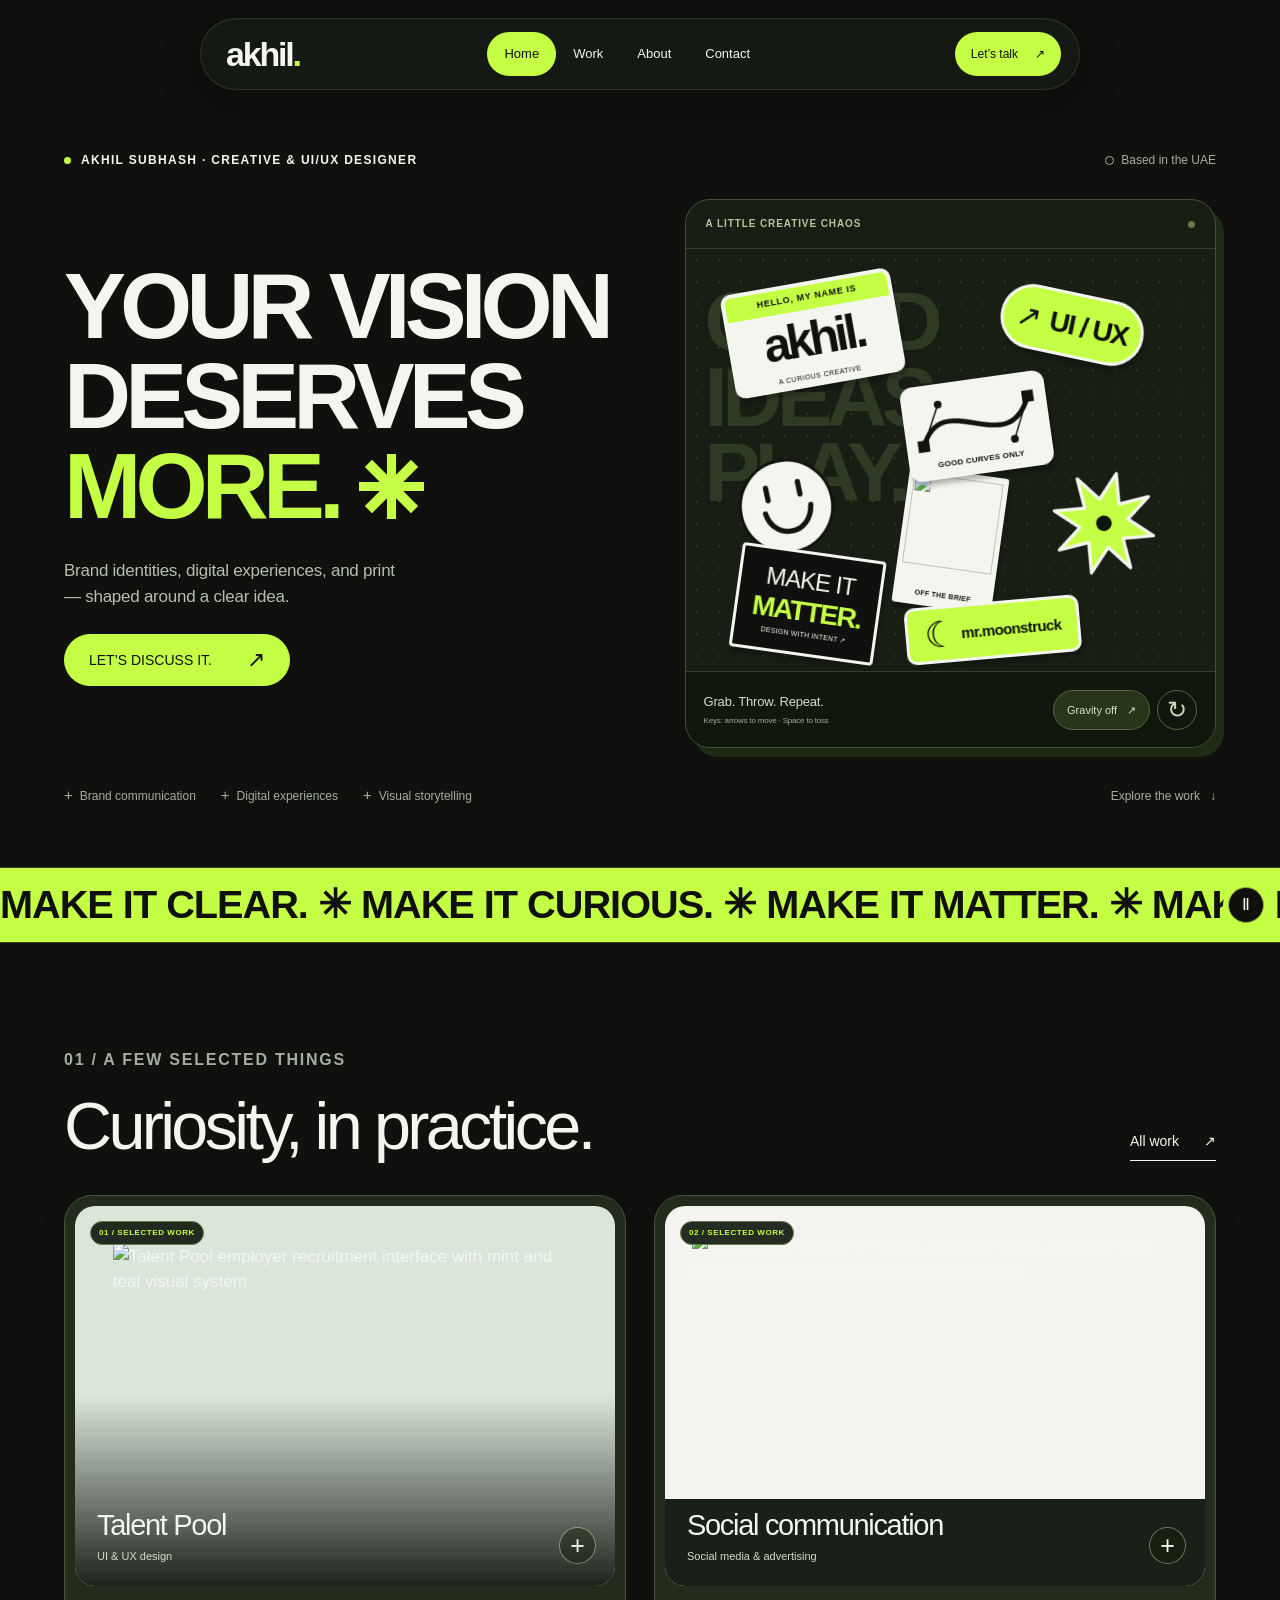
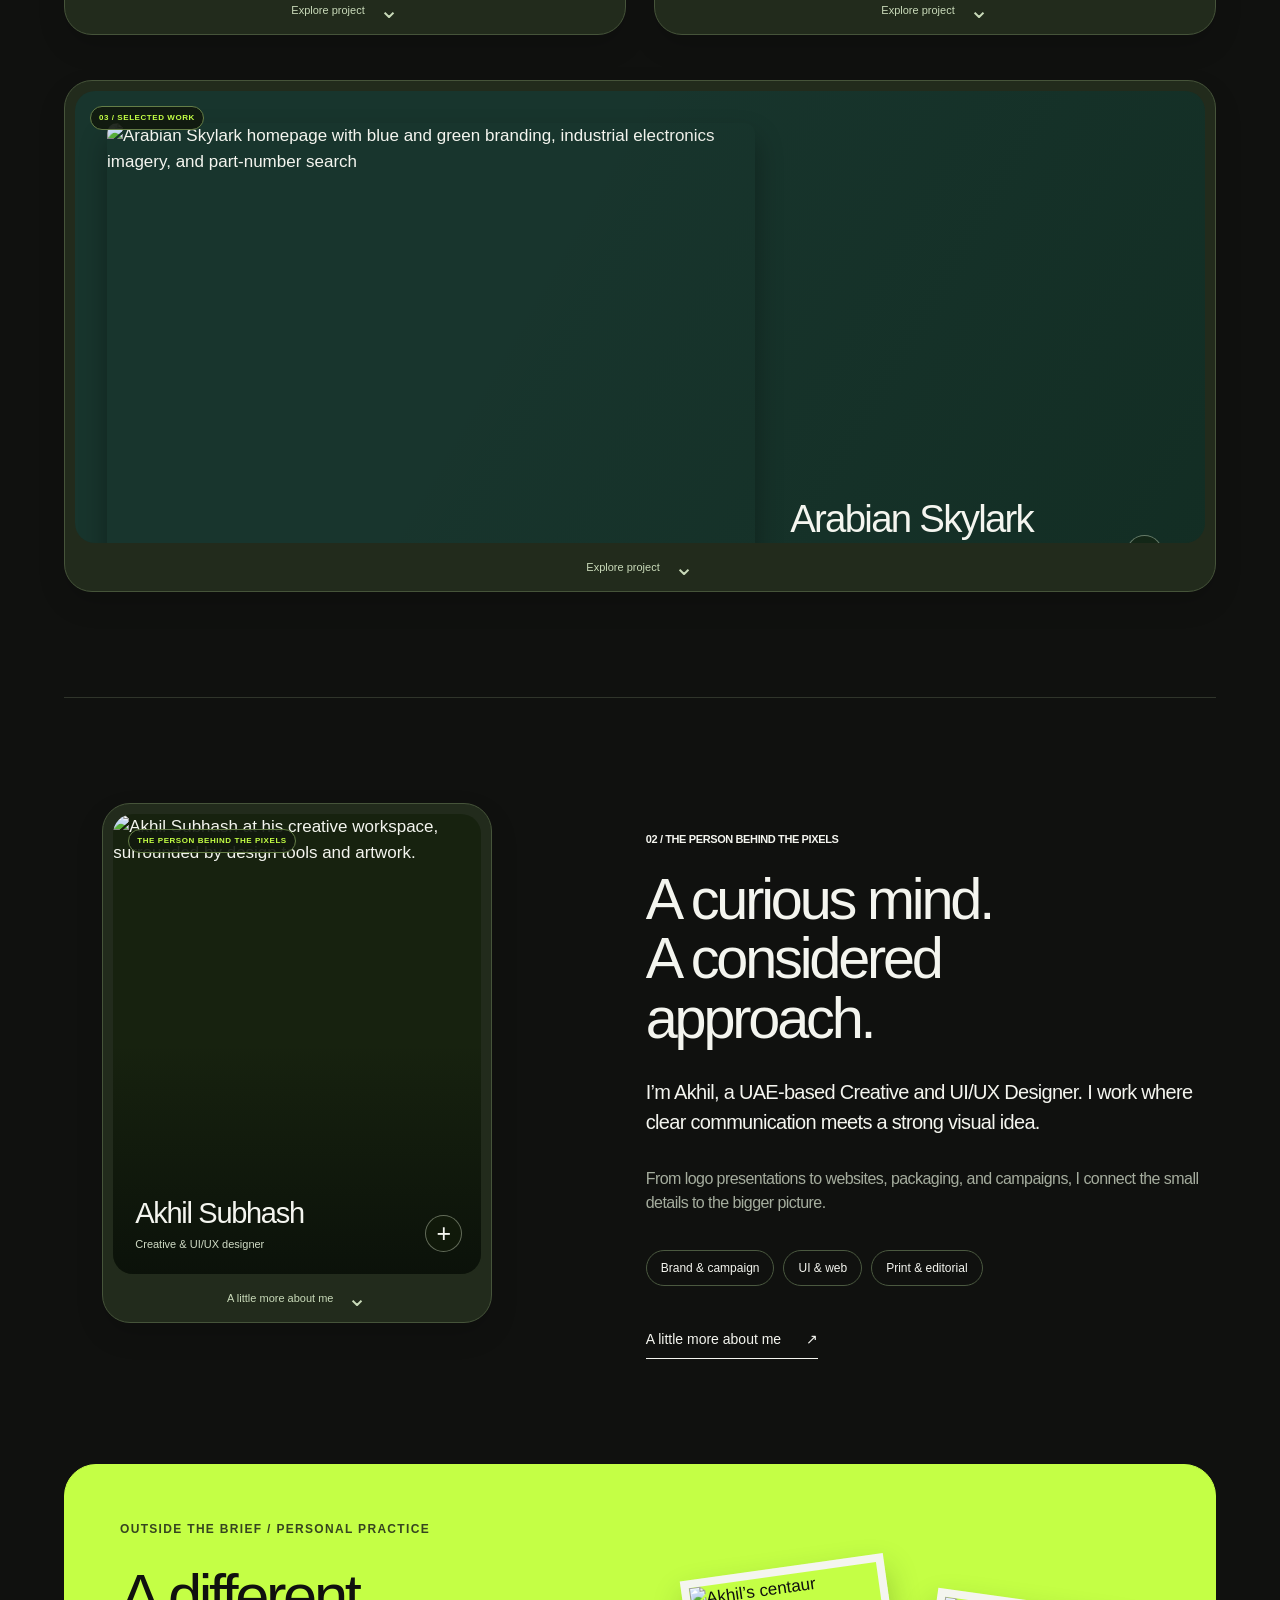
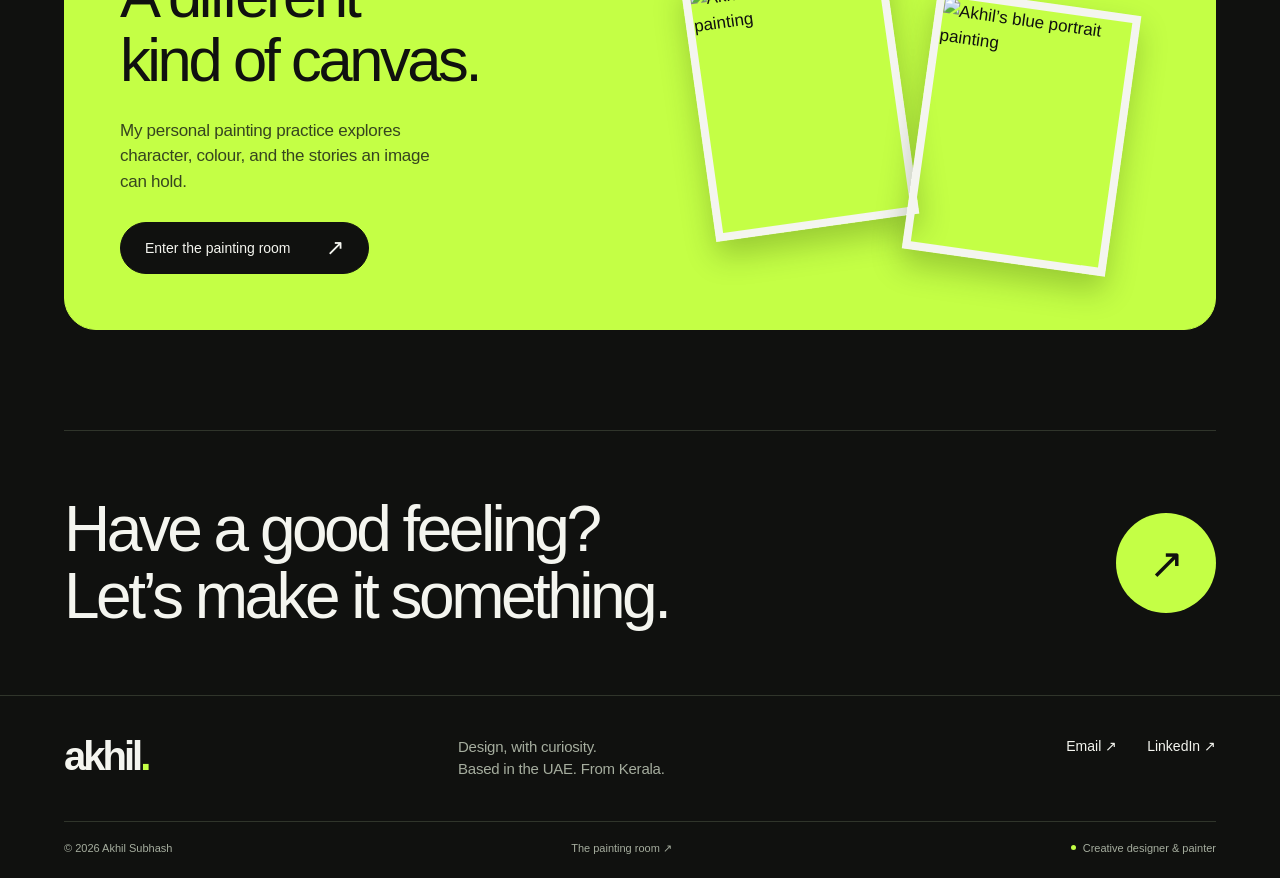
==== index.html @ e036c8ca "Add files via upload" ====
<!doctype html>
<html lang="en">
<head>
  <meta charset="utf-8">
  <meta name="viewport" content="width=device-width, initial-scale=1">
  <meta name="description" content="Akhil Subhash — UAE-based Creative and UI/UX Designer. Explore work across brand communication, digital interfaces, print, and painting.">
  <meta name="robots" content="noindex, nofollow">
  <meta name="theme-color" content="#10110f">
  <title>Akhil Subhash — Design, with curiosity.</title>
  <link rel="icon" href="data:image/svg+xml,%3Csvg xmlns='http://www.w3.org/2000/svg' viewBox='0 0 100 100'%3E%3Crect width='100' height='100' rx='28' fill='%23d8fa38'/%3E%3Ctext x='25' y='76' font-family='Arial' font-weight='bold' font-size='85'%3Ea%3C/text%3E%3C/svg%3E">
  <link rel="preload" href="assets/sans.otf" as="font" type="font/otf" crossorigin>
  <link rel="stylesheet" href="styles.css">
  <link rel="stylesheet" href="resume.css">
  <script src="resume.js" defer></script>
  <link rel="stylesheet" href="dark.css">
  <link rel="stylesheet" href="showcase.css">
  <script src="showcase.js" defer></script>
  <link rel="stylesheet" href="lanyard.css">
  <script src="lanyard.js" defer></script>
  <script src="gravity.js" defer></script>
  <link rel="stylesheet" href="portfolio-polish.css">
  <script src="project-media.js" defer></script>
  <script src="portfolio-polish.js" defer></script>
  <script src="app.js" defer></script>
  <link rel="stylesheet" href="venom/style.css">
  <script src="venom/venom-button.js" defer></script>
</head>
<body>
  <a href="#main" class="skip-link">Skip to content</a>
  <header class="header">
    <a class="wordmark" href="#/home" aria-label="Akhil — Home">akhil<span class="logo-dot">.</span></a>
    <nav class="nav" aria-label="Main navigation">
      <a href="#/home" data-nav="home">Home</a><a href="#/work" data-nav="work">Work</a><a href="#/about" data-nav="about">About</a><a href="#/contact" data-nav="contact">Contact</a>
    </nav>
    <a class="header-cta" href="#/contact">Let’s talk <span aria-hidden="true">↗</span></a>
    <span class="island-current-page" aria-hidden="true">Home</span>
    <button class="menu-toggle" aria-label="Open navigation" aria-expanded="false" aria-controls="mobile-nav"><span></span><span></span></button>
    <nav class="mobile-nav" id="mobile-nav" aria-label="Mobile navigation" hidden>
      <a href="#/home">Home <span>01</span></a><a href="#/work">Work <span>02</span></a><a href="#/about">About <span>03</span></a><a href="#/paintings">Paintings <span>04</span></a><a href="#/contact">Contact <span>05</span></a>
    </nav>
  </header>
  <main id="main" tabindex="-1"></main>
  <footer class="footer">
    <div class="footer-top"><a href="#/home" class="wordmark">akhil<span class="logo-dot">.</span></a><p>Design, with curiosity.<br>Based in the UAE. From Kerala.</p><div><a href="mailto:akhilts525@gmail.com">Email ↗</a><a href="https://www.linkedin.com/in/akhilts-design" target="_blank" rel="noopener noreferrer">LinkedIn ↗</a></div></div>
    <div class="footer-bottom"><span>© 2026 Akhil Subhash</span><a href="#/paintings">The painting room ↗</a><span class="private-label"><i></i> Creative designer & painter</span></div>
  </footer>
  <dialog id="project-dialog" class="project-dialog" aria-labelledby="dialog-title"></dialog>
  <dialog id="media-dialog" class="media-dialog" aria-labelledby="media-title"></dialog>
  <dialog id="resume-dialog" class="resume-dialog" aria-labelledby="resume-title"></dialog>
  <dialog id="art-dialog" class="art-dialog" aria-labelledby="art-title"></dialog>
  <div id="toast" class="toast" role="status" aria-live="polite"></div>
  <noscript><p class="no-script">Please enable JavaScript to explore this interactive portfolio. You can also <a href="assets/Akhil-Subhash-Portfolio.pdf">view the existing portfolio PDF</a> or email <a href="mailto:akhilts525@gmail.com">akhilts525@gmail.com</a>.</p></noscript>
</body>
</html>
---- styles.css ----
@font-face{font-family:Studio;src:url('assets/sans.otf') format('opentype');font-weight:400;font-display:swap}
@font-face{font-family:Studio;src:url('assets/sans-bold.otf') format('opentype');font-weight:700;font-display:swap}
:root{--paper:#f7f7f2;--ink:#20211e;--muted:#62645c;--line:#dedfd5;--lime:#d8fa38;--blue:#2259e8;--gutter:clamp(22px,5vw,88px)}
*{box-sizing:border-box}html{scroll-behavior:smooth;scroll-padding-top:115px}body{margin:0;background:var(--paper);color:var(--ink);font-family:Studio,Arial,sans-serif;font-size:17px;line-height:1.5;-webkit-font-smoothing:antialiased}body.locked{overflow:hidden}a{color:inherit;text-decoration:none}button,input,select,textarea{font:inherit}button,a,input,select,textarea{-webkit-tap-highlight-color:transparent}button,a{touch-action:manipulation}button{cursor:pointer;color:inherit;border:0}button:disabled{cursor:default}button:focus-visible,a:focus-visible,input:focus-visible,textarea:focus-visible,select:focus-visible{outline:3px solid var(--blue);outline-offset:5px}img{display:block;max-width:100%;height:auto}h1,h2,h3,p{margin:0}h1,h2,h3{font-weight:400;line-height:1.04;letter-spacing:-.055em}h1{font-size:clamp(62px,7.5vw,116px)}h2{font-size:clamp(40px,5.2vw,76px)}h3{font-size:30px;letter-spacing:-.035em}p{letter-spacing:-.015em}::selection{background:var(--lime);color:var(--ink)}[hidden]{display:none!important}.eyebrow{font-size:12px;font-weight:700;letter-spacing:.11em;text-transform:uppercase;display:flex;align-items:center;gap:10px}.eyebrow .dot{width:7px;height:7px;border-radius:50%;background:var(--blue)}.muted{color:var(--muted)}.wrap{padding-left:var(--gutter);padding-right:var(--gutter);max-width:1800px;margin:auto}.section{padding-top:105px;padding-bottom:105px}.skip-link{position:fixed;top:-100px;left:20px;padding:12px 20px;background:var(--lime);z-index:100}.skip-link:focus{top:20px}.header{height:100px;display:flex;align-items:center;justify-content:space-between;padding:0 var(--gutter);position:relative;z-index:20;border-bottom:1px solid var(--line);background:var(--paper)}.wordmark{font-size:40px;font-weight:700;letter-spacing:-.075em;line-height:1}.logo-dot{color:var(--blue)}.nav{display:flex;gap:3px;border:1px solid #d9dad2;border-radius:100px;padding:5px;background:#eeeee8}.nav a{font-size:14px;padding:9px 21px;border-radius:100px;transition:background .18s,color .18s}.nav a[aria-current=page]{background:var(--ink);color:white}.nav a:hover:not([aria-current=page]){background:#fff}.header-cta{font-size:14px;border-bottom:1px solid var(--ink);padding:6px 0;display:flex;gap:28px}.menu-toggle,.mobile-nav{display:none}.hero{padding-top:62px;padding-bottom:68px}.hero-topline{display:flex;justify-content:space-between;gap:20px;margin-bottom:38px}.location{font-size:12px;color:var(--muted);display:flex;align-items:center;gap:7px}.location:before{content:'';width:7px;height:7px;border:1px solid currentColor;border-radius:50%}.hero-grid{display:grid;grid-template-columns:1.16fr 1fr;gap:20px;align-items:center}.hero h1{font-size:clamp(66px,7.5vw,115px);line-height:.96;font-weight:700;letter-spacing:-.06em;position:relative;z-index:2}.hero h1 .last-line{display:flex;align-items:center;gap:20px}.hero-star{width:74px;height:74px;color:var(--blue);flex-shrink:0}.hero-copy{max-width:350px;font-size:17px;margin:30px 0 25px;color:#56594f}.button{display:inline-flex;align-items:center;justify-content:center;gap:35px;min-height:52px;padding:14px 24px;border-radius:100px;background:var(--ink);color:white;font-size:14px;line-height:1.2;transition:background .2s,transform .2s;white-space:nowrap}.button:hover{background:#3c3e35;transform:translateY(-2px)}.button .arrow{font-size:22px;line-height:1}.button.light{background:var(--paper);color:var(--ink)}.button.outline{background:transparent;border:1px solid #b9bcb0;color:var(--ink)}.button.blue{background:var(--blue)}.text-link{display:inline-flex;align-items:center;gap:25px;font-size:14px;border-bottom:1px solid;padding:8px 0}.text-link span{transition:transform .2s}.text-link:hover span{transform:translate(3px,-3px)}.hero-stage{position:relative;aspect-ratio:1.04;border-radius:32px;background:#e6e9dc;isolation:isolate;overflow:hidden;display:block}.stage-grid{position:absolute;inset:0;background-image:linear-gradient(#00000006 1px,transparent 1px),linear-gradient(90deg,#00000006 1px,transparent 1px);background-size:36px 36px}.stage-orbit{position:absolute;width:83%;aspect-ratio:1;border:1px solid #b3bba8;border-radius:50%;left:8%;top:10%}.stage-orbit:after{content:'';width:10px;height:10px;background:var(--blue);border-radius:50%;position:absolute;left:10%;top:17%}.stage-window{position:absolute;top:15%;left:10%;width:75%;border-radius:12px;background:#fff;box-shadow:0 16px 35px #1b28131c;transform:rotate(-8deg);transition:transform .45s;overflow:hidden}.stage-window img{width:100%;aspect-ratio:1.62;object-fit:cover}.window-bar{height:26px;display:flex;align-items:center;gap:4px;padding:0 11px;background:#fff}.window-bar i{width:4px;height:4px;border-radius:50%;background:#cacdc6}.window-bar span{font-size:8px;margin-left:auto;letter-spacing:.05em}.stage-art{position:absolute;width:28%;right:6%;bottom:13%;border:6px solid #fefdf5;box-shadow:0 9px 24px #10240f33;transform:rotate(10deg);transition:transform .45s}.stage-art img{aspect-ratio:.78;object-fit:cover}.stage-ticket{position:absolute;left:6%;bottom:13%;width:55%;padding:18px 20px;background:var(--lime);border-radius:15px;transform:rotate(-5deg);box-shadow:0 6px 15px #0000000c}.stage-ticket strong{font-size:clamp(19px,2.5vw,36px);letter-spacing:-.06em;font-weight:400;line-height:1.05;display:block}.stage-ticket span{font-size:10px;display:block;margin-top:12px}.stage-note{position:absolute;bottom:20px;left:23px;font-size:10px;letter-spacing:.08em;text-transform:uppercase;color:#5f6657}.stage-corner{position:absolute;right:23px;top:22px;width:39px;height:39px;display:grid;place-items:center;border-radius:50%;border:1px solid #aeb8a4;font-size:22px}.hero-stage:hover .stage-window{transform:rotate(-5deg) translateY(-4px)}.hero-stage:hover .stage-art{transform:rotate(6deg) translateY(-4px)}.hero-footer{display:flex;justify-content:space-between;align-items:center;margin-top:43px;font-size:12px;color:var(--muted)}.hero-footer a{display:flex;align-items:center;gap:10px}.disciplines{display:flex;gap:25px}.discipline{display:flex;align-items:center;gap:7px}.discipline:before{content:'+';font-size:15px}.section-heading{display:flex;align-items:end;justify-content:space-between;gap:25px;margin-bottom:34px}.section-heading .eyebrow{margin-bottom:20px}.section-heading p{max-width:330px;font-size:16px;color:var(--muted)}.selected-section{border-top:1px solid var(--line)}.project-grid{display:grid;grid-template-columns:repeat(2,minmax(0,1fr));gap:45px 28px}.project-card{display:block;width:100%;text-align:left;background:transparent;padding:0;border-radius:22px 22px 5px 5px}.project-media{position:relative;aspect-ratio:1.39;border-radius:22px;overflow:hidden;background:var(--card-bg,#e6e9df);display:flex;align-items:center;justify-content:center}.project-media>img{width:100%;height:100%;object-fit:cover;transition:transform .45s cubic-bezier(.2,.65,.3,1)}.project-card:hover .project-media>img{transform:scale(1.035)}.project-card.talent .project-media{padding:10% 8%;background:#d5e6d9}.project-card.talent .project-media>img{height:auto;box-shadow:0 15px 30px #14352a1f;border-radius:5px;transform:rotate(-3deg)}.project-card.talent:hover .project-media>img{transform:rotate(0) scale(1.025)}.project-card.web .project-media{background:#e2e5fe;padding:5%}.project-card.web img{object-fit:contain;border-radius:12px}.project-card.social .project-media{background:#ebe7df;padding:5%}.project-card.social img{object-fit:contain;border-radius:7px}.project-card.print .project-media{background:#dfe6f2;padding:6%}.project-card.print img{object-fit:contain}.project-card.painting .project-media{background:#e1d9f0;padding:7%;gap:5%;align-items:center}.painting-thumb{width:38%!important;height:85%!important;object-fit:cover!important;border:5px solid #f9f5ec;box-shadow:0 6px 20px #23202626;transform:rotate(-6deg)}.painting-thumb+img{transform:rotate(7deg);width:34%!important;height:78%!important}.card-arrow{position:absolute;right:18px;bottom:18px;width:44px;height:44px;display:grid;place-items:center;background:#fff;border-radius:50%;font-size:22px;transition:transform .2s,background .2s}.project-card:hover .card-arrow{transform:rotate(45deg);background:var(--lime)}.project-tag{position:absolute;top:18px;left:18px;font-size:10px;font-weight:700;letter-spacing:.04em;padding:6px 10px;border-radius:100px;background:#ffffffdf}.placeholder-tag{background:var(--lime);color:var(--ink)}.project-meta{display:flex;justify-content:space-between;align-items:start;gap:20px;margin-top:18px}.project-meta h3{font-size:25px}.project-meta p{font-size:13px;color:var(--muted);margin-top:6px}.project-index{font-size:11px;font-family:monospace;padding-top:6px;color:var(--muted)}.placeholder-art{width:100%;height:100%;display:flex;flex-direction:column;justify-content:space-between;padding:35px;border:1px dashed #a8afa3;border-radius:22px;background:#eff0e7}.placeholder-art .placeholder-mark{font-size:100px;line-height:1;font-weight:400;letter-spacing:-.09em;color:#b8c1ab}.placeholder-art strong{font-size:clamp(32px,4vw,58px);line-height:1.05;letter-spacing:-.055em;font-weight:400;max-width:340px}.placeholder-art p{font-size:12px;margin-top:14px;color:var(--muted)}.approach{display:grid;grid-template-columns:1fr 1fr;gap:12%;border-top:1px solid var(--line)}.approach h2{margin-top:25px}.approach-copy{padding-top:10px}.approach-copy>p{font-size:25px;line-height:1.4;margin-bottom:30px;letter-spacing:-.035em}.approach-details{margin:35px 0;display:flex;gap:9px;flex-wrap:wrap}.pill{display:inline-flex;padding:8px 14px;font-size:12px;border:1px solid #cfd2c6;border-radius:100px}.art-feature{padding:55px;border-radius:32px;background:#214fdf;color:white;display:grid;grid-template-columns:1fr 1fr;gap:50px;align-items:center;overflow:hidden}.art-feature .eyebrow{color:#c6d4ff}.art-feature h2{margin:26px 0;font-size:clamp(43px,4.8vw,72px)}.art-feature p{color:#d1dcff;max-width:310px;margin-bottom:28px}.art-feature-images{display:flex;align-items:center;justify-content:center;gap:22px;padding:20px}.art-feature-images img{width:45%;aspect-ratio:.78;object-fit:cover;border:8px solid #f4f1e6;transform:rotate(-8deg);box-shadow:0 15px 30px #0c205055}.art-feature-images img+img{transform:rotate(8deg) translateY(35px)}.contact-strip{margin-top:100px;padding:65px 0;border-top:1px solid var(--line);display:flex;align-items:center;justify-content:space-between;gap:30px}.contact-strip h2{font-size:clamp(36px,5vw,70px)}.contact-strip .circle-link{width:100px;aspect-ratio:1;background:var(--lime);display:grid;place-items:center;border-radius:50%;font-size:42px;flex-shrink:0;transition:transform .2s}.contact-strip .circle-link:hover{transform:rotate(45deg)}.footer{border-top:1px solid var(--line);padding:40px var(--gutter) 22px}.footer-top{display:grid;grid-template-columns:1fr 1fr 1fr;gap:30px;padding-bottom:40px;align-items:start}.footer-top p{font-size:15px;color:var(--muted)}.footer-top>div{display:flex;justify-content:flex-end;gap:30px;font-size:14px}.footer-bottom{padding-top:18px;border-top:1px solid var(--line);display:flex;justify-content:space-between;gap:20px;font-size:11px;color:var(--muted)}.private-label{display:flex;align-items:center;gap:7px}.private-label i{width:5px;height:5px;border-radius:50%;background:#737b64}.page-intro{padding-top:70px;padding-bottom:45px}.page-intro>.eyebrow{margin-bottom:30px}.page-intro h1{font-size:clamp(60px,8vw,112px)}.page-intro .intro-row{display:flex;justify-content:space-between;align-items:end;gap:40px}.intro-row>p{max-width:340px;color:var(--muted);font-size:17px;padding-bottom:8px}.work-controls{display:flex;justify-content:space-between;gap:20px;padding:15px 0 24px;align-items:center;flex-wrap:wrap}.filters{display:flex;gap:7px;flex-wrap:wrap}.filter{padding:10px 16px;background:transparent;border:1px solid #d3d6c8;border-radius:100px;font-size:13px;transition:background .2s}.filter small{font-size:10px;margin-left:7px;opacity:.65}.filter[aria-pressed=true]{background:var(--ink);color:white;border-color:var(--ink)}.filter:hover:not([aria-pressed=true]){background:#e7e9df}.search{position:relative}.search input{border:0;border-bottom:1px solid #b8bcae;border-radius:0;background:transparent;padding:10px 25px 10px 0;width:190px;font-size:13px;color:var(--ink)}.search span{position:absolute;right:4px;top:7px;font-size:19px;pointer-events:none}.results-bar{font-size:11px;letter-spacing:.02em;color:var(--muted);border-top:1px solid var(--line);padding:14px 0 24px}.work-content{padding-bottom:70px}.empty-state{padding:80px 20px;text-align:center;border:1px dashed #a4ac94;border-radius:22px;grid-column:1/-1}.empty-state h3{margin-bottom:15px}.empty-state p{margin-bottom:25px}.availability-note{margin-top:42px;padding:20px 0;border-top:1px solid var(--line);font-size:12px;color:var(--muted);max-width:750px}.about-hero{display:grid;grid-template-columns:1.25fr 1fr;gap:7%;align-items:center;padding-top:70px;padding-bottom:90px}.about-hero h1{font-size:clamp(58px,6.7vw,99px);margin:30px 0}.about-hero .lead{max-width:510px;font-size:22px;line-height:1.45}.about-graphic{background:#e4eacf;border-radius:28px;aspect-ratio:.96;display:flex;align-items:center;justify-content:center;position:relative;overflow:hidden}.about-letter{font-size:clamp(220px,31vw,480px);line-height:1;font-weight:700;letter-spacing:-.09em;transform:translate(-5px,-30px);z-index:2}.about-ring{width:90%;aspect-ratio:1;border:1px solid #bec9a8;border-radius:50%;position:absolute}.about-ring:after{content:'';position:absolute;width:27%;aspect-ratio:1;top:3%;right:0;background:var(--blue);border-radius:50%}.about-note{position:absolute;left:25px;bottom:24px;font-size:10px;letter-spacing:.07em}.about-spark{position:absolute;bottom:15%;right:13%;width:90px;height:90px;background:var(--lime);border-radius:25%;transform:rotate(14deg);z-index:3;display:grid;place-items:center;font-size:65px;line-height:1}.about-detail{display:grid;grid-template-columns:1fr 1.25fr;gap:12%;border-top:1px solid var(--line);padding-top:65px;padding-bottom:65px}.about-detail h2{font-size:49px}.about-detail p{max-width:570px;font-size:19px;line-height:1.65}.about-detail p+p{margin-top:20px}.experience{border-top:1px solid var(--line);padding:65px 0 85px;display:grid;grid-template-columns:1fr 1.25fr;gap:12%}.experience h2{font-size:49px}.timeline-row{border-bottom:1px solid var(--line);padding:22px 0;display:grid;grid-template-columns:110px 1fr;gap:20px}.timeline-row:first-child{padding-top:0}.timeline-row time{font-size:12px;color:var(--muted);padding-top:5px}.timeline-row h3{font-size:23px;line-height:1.2}.timeline-row p{font-size:13px;color:var(--muted);margin-top:7px}.tool-section{display:grid;grid-template-columns:1fr 1.25fr;gap:12%;padding:50px 0;border-top:1px solid var(--line)}.tool-section h2{font-size:40px}.tool-list{display:flex;gap:10px;flex-wrap:wrap;align-content:start}.tool-list .pill{font-size:14px;background:#eceee4;padding:11px 18px;border:none}.education{font-size:14px;margin-top:25px;color:var(--muted)}.contact-page{padding-top:70px;padding-bottom:80px}.contact-layout{display:grid;grid-template-columns:1fr .9fr;gap:10%;align-items:start}.contact-page h1{font-size:clamp(67px,7.4vw,110px);margin:30px 0}.contact-page h1 em{font-style:normal;color:var(--blue)}.contact-copy{font-size:18px;color:var(--muted);max-width:350px}.contact-options{margin-top:40px;display:flex;flex-direction:column;align-items:start;gap:12px}.email-row{display:flex;align-items:center;gap:15px;flex-wrap:wrap}.email-row a{font-size:clamp(19px,2vw,26px);letter-spacing:-.04em;border-bottom:1px solid}.copy-button{width:37px;height:37px;display:grid;place-items:center;border-radius:50%;background:#e7ebdb;font-size:17px}.contact-options>.text-link{font-size:14px;color:var(--muted)}.contact-form{background:#ecefe3;border-radius:26px;padding:35px;margin-top:15px}.contact-form h2{font-size:29px;margin-bottom:8px}.contact-form>p{font-size:13px;color:var(--muted);margin-bottom:28px}.form-row{display:grid;grid-template-columns:1fr 1fr;gap:20px}.field{margin-bottom:24px;display:block}.field>span{display:block;font-size:12px;margin-bottom:8px}.field input,.field select,.field textarea{width:100%;min-width:0;border:0;border-bottom:1px solid #bfc6ad;background:transparent;padding:9px 0;font-size:14px;color:var(--ink);border-radius:0}.field textarea{min-height:115px;resize:vertical;line-height:1.5}.form-note{font-size:11px;color:var(--muted);margin-top:16px}.form-status{font-size:12px;margin-top:15px}.contact-sidenote{margin-top:38px;padding-top:20px;border-top:1px solid var(--line);font-size:12px;color:var(--muted);display:flex;gap:20px;justify-content:space-between}.gallery-intro{padding-top:70px;padding-bottom:45px}.gallery-intro h1{margin:30px 0 20px;font-size:clamp(65px,9vw,130px)}.gallery-intro h1 span{font-family:Georgia,serif;font-style:italic;letter-spacing:-.06em;color:var(--blue)}.gallery-intro>p{max-width:530px;font-size:19px;color:var(--muted)}.gallery-toolbar{display:flex;align-items:center;justify-content:space-between;padding:28px 0;border-top:1px solid var(--line);font-size:12px;color:var(--muted);gap:20px}.gallery-grid{display:grid;grid-template-columns:repeat(3,minmax(0,1fr));gap:28px;padding-bottom:65px}.art-card{background:transparent;text-align:left;padding:0;border-radius:20px}.art-image{background:#e5e7df;border-radius:20px;padding:30px;aspect-ratio:.77;display:grid;place-items:center;position:relative;overflow:hidden}.art-card:nth-child(2) .art-image{background:#e3ded6}.art-card:nth-child(3) .art-image{background:#dce1ed}.art-image img{width:100%;box-shadow:0 8px 20px #18203324;transition:transform .35s}.art-card:hover .art-image img{transform:scale(1.035)}.art-image .expand{position:absolute;bottom:14px;right:16px;background:var(--paper);width:35px;height:35px;border-radius:50%;display:grid;place-items:center;font-size:18px}.art-card h2{font-size:24px;margin:18px 0 7px;letter-spacing:-.03em}.art-card p{font-size:12px;color:var(--muted)}.gallery-pending{border:1px dashed #b5bcaa;border-radius:22px;padding:30px;margin-bottom:20px;display:flex;justify-content:space-between;align-items:center;gap:25px}.gallery-pending h3{font-size:25px;margin-bottom:10px}.gallery-pending p{font-size:13px;color:var(--muted);max-width:540px}.gallery-pending .plus{font-size:48px;color:#8a9674}.project-dialog{border:0;padding:0;border-radius:24px;background:var(--paper);color:var(--ink);width:min(1050px,calc(100% - 40px));max-height:calc(100dvh - 50px);overflow:auto;overscroll-behavior:contain}.project-dialog::backdrop,.art-dialog::backdrop{background:#11150caa;backdrop-filter:blur(8px)}.dialog-top{position:sticky;top:0;z-index:5;display:flex;justify-content:space-between;align-items:center;padding:15px 30px;background:#f7f7f2ee;border-bottom:1px solid var(--line);backdrop-filter:blur(10px)}.dialog-top>span{font-size:11px;letter-spacing:.08em;text-transform:uppercase}.close-button{border:1px solid #d0d2c7;background:transparent;width:39px;height:39px;border-radius:50%;font-size:25px;line-height:1}.dialog-body{padding:40px}.dialog-body h2{font-size:clamp(35px,5vw,66px);margin:15px 0 24px}.dialog-lead{font-size:20px;line-height:1.4;max-width:720px}.project-facts{display:grid;grid-template-columns:repeat(3,1fr);margin:32px 0;gap:20px;border-top:1px solid var(--line);border-bottom:1px solid var(--line);padding:20px 0}.project-facts dt{font-size:10px;text-transform:uppercase;letter-spacing:.08em;color:var(--muted);margin-bottom:8px}.project-facts dd{font-size:14px;margin:0}.detail-image{background:#e7eae0;border-radius:12px;padding:15px;margin:20px 0 0}.detail-image img{width:100%;max-height:700px;object-fit:contain}.detail-image figcaption{font-size:11px;color:var(--muted);padding:13px 2px 2px}.detail-image.portrait img{max-height:600px}.dialog-note{background:#e8eddb;padding:22px;border-radius:14px;margin:25px 0;font-size:14px}.dialog-note strong{display:block;margin-bottom:7px}.project-description{font-size:16px;line-height:1.7;margin:25px 0;color:var(--muted);max-width:730px}.dialog-bottom{display:flex;justify-content:space-between;align-items:center;padding-top:25px;border-top:1px solid var(--line);margin-top:30px;gap:20px}.dialog-next{display:flex;gap:10px}.icon-button{border:1px solid #c6ccba;background:transparent;min-width:42px;height:42px;border-radius:100px;font-size:20px}.art-dialog{border:0;border-radius:20px;padding:0;background:#181b17;color:#f8f8f2;width:min(1100px,calc(100% - 36px));max-height:calc(100dvh - 36px);overflow:auto}.art-dialog .dialog-top{background:#181b17ed;border-bottom-color:#3a4035}.art-dialog .close-button{color:white;border-color:#555e4d}.art-viewer{display:grid;grid-template-columns:1fr 260px;align-items:center;gap:35px;padding:25px 35px}.art-viewer>img{max-height:calc(100dvh - 190px);max-width:100%;width:auto;justify-self:center;object-fit:contain}.art-info h2{font-size:38px}.art-info p{font-size:13px;line-height:1.6;color:#aeb8a3;margin:15px 0 28px}.art-info .icon-button{color:white;border-color:#555e4d}.art-counter{font-size:11px;color:#aeb8a3;margin-bottom:20px}.toast{position:fixed;bottom:25px;left:50%;transform:translate(-50%,15px);padding:12px 22px;border-radius:100px;box-shadow:0 5px 20px #0002;background:var(--ink);color:white;font-size:13px;z-index:100;opacity:0;pointer-events:none;transition:opacity .2s,transform .2s}.toast.show{opacity:1;transform:translate(-50%,0)}.no-script{padding:40px;background:var(--lime)}.reveal{animation:arrive .5s ease both}@keyframes arrive{from{opacity:0;transform:translateY(15px)}to{opacity:1;transform:translateY(0)}}main:focus{outline:0}.page-enter{animation:pageIn .35s ease both}@keyframes pageIn{from{opacity:.3;transform:translateY(8px)}to{opacity:1;transform:translateY(0)}}
@media(min-width:1600px){.header,.footer{padding-left:max(var(--gutter),calc((100vw - 1624px)/2));padding-right:max(var(--gutter),calc((100vw - 1624px)/2))}.hero-stage{max-height:620px}.hero h1{font-size:130px}}
@media(max-width:1000px){.hero-grid{grid-template-columns:1.1fr 1fr}.hero h1{font-size:clamp(62px,7.6vw,88px)}.hero-star{width:50px;height:50px}.hero-copy{font-size:15px}.hero-topline{margin-bottom:35px}.hero-stage{aspect-ratio:.9}.stage-ticket{padding:15px}.stage-note{font-size:8px}.project-meta h3{font-size:22px}.section{padding-top:75px;padding-bottom:75px}.art-feature{padding:35px;gap:20px}.art-feature-images{gap:8px;padding:5px}.art-feature-images img{border-width:5px}.contact-layout{gap:6%}.contact-form{padding:25px}.contact-page h1{font-size:75px}.form-row{grid-template-columns:1fr;gap:0}.about-detail,.experience,.tool-section{gap:7%;grid-template-columns:.85fr 1.2fr}.gallery-grid{gap:18px}.art-image{padding:20px}.gallery-intro h1{font-size:90px}.intro-row>p{max-width:280px}.work-controls{align-items:start}.search input{width:160px}}
@media(max-width:700px){:root{--gutter:22px}.header{height:78px}.wordmark{font-size:35px}.nav,.header-cta{display:none}.menu-toggle{display:flex;width:42px;height:42px;flex-direction:column;justify-content:center;gap:6px;background:transparent;padding:8px}.menu-toggle span{display:block;width:25px;height:1px;background:var(--ink);transition:transform .2s}.menu-toggle[aria-expanded=true] span:first-child{transform:translateY(3.5px) rotate(45deg)}.menu-toggle[aria-expanded=true] span+span{transform:translateY(-3.5px) rotate(-45deg)}.mobile-nav:not([hidden]){display:block;position:absolute;top:77px;left:0;right:0;background:var(--paper);padding:12px 22px 25px;border-bottom:1px solid var(--line);box-shadow:0 20px 20px #20211e0d}.mobile-nav a{display:flex;justify-content:space-between;font-size:31px;letter-spacing:-.05em;padding:10px 0;border-bottom:1px solid var(--line)}.mobile-nav a span{font-size:11px;letter-spacing:0;padding-top:10px;color:var(--muted)}.hero{padding-top:32px;padding-bottom:35px}.hero-topline{margin-bottom:30px}.eyebrow{font-size:10px;letter-spacing:.09em}.hero-topline .location{display:none}.hero-grid{grid-template-columns:1fr;gap:32px}.hero h1{font-size:clamp(63px,13.5vw,94px);line-height:.97;max-width:550px}.hero h1 .last-line{gap:15px}.hero-star{width:58px;height:58px}.hero-copy{margin-top:23px;max-width:300px;font-size:16px}.button{min-height:49px;padding:14px 22px;font-size:13px}.hero-stage{aspect-ratio:1.12;border-radius:24px;max-height:none}.stage-ticket strong{font-size:30px}.stage-ticket{padding:17px}.stage-note{font-size:9px}.hero-footer{margin-top:25px}.hero-footer>span{display:none}.disciplines{gap:15px;font-size:10px}.hero-footer>a{font-size:10px}.section{padding-top:55px;padding-bottom:55px}.section-heading{align-items:start;margin-bottom:26px}.section-heading h2{font-size:45px}.section-heading .eyebrow{margin-bottom:14px}.section-heading .text-link{align-self:end;font-size:12px;gap:12px}.section-heading>p{display:none}.project-grid{grid-template-columns:1fr;gap:33px}.project-media{aspect-ratio:1.28;border-radius:18px}.project-meta{margin-top:15px}.project-meta h3{font-size:24px}.project-meta p{font-size:12px}.project-tag{top:14px;left:14px;font-size:9px}.approach{grid-template-columns:1fr;gap:30px}.approach h2{font-size:48px;max-width:350px;margin-top:20px}.approach-copy{padding:0}.approach-copy>p{font-size:21px}.approach-details{margin:25px 0}.art-feature{grid-template-columns:1fr;padding:30px 25px;gap:25px;border-radius:24px}.art-feature h2{font-size:49px;margin:20px 0}.art-feature p{font-size:15px}.art-feature-images{padding:15px 8px 30px;gap:20px}.art-feature-images img{width:43%;border-width:6px}.art-feature-images img+img{transform:rotate(8deg) translateY(10px)}.contact-strip{margin-top:55px;padding:40px 0;gap:15px}.contact-strip h2{font-size:42px}.contact-strip .circle-link{width:65px;font-size:30px}.footer{padding-top:30px}.footer-top{grid-template-columns:1fr 1.5fr;gap:25px;padding-bottom:30px}.footer-top p{font-size:13px}.footer-top>div{grid-column:1/-1;justify-content:flex-start;font-size:13px;gap:28px}.footer-bottom{font-size:10px;flex-wrap:wrap;gap:15px}.footer-bottom>a{margin-left:auto}.private-label{width:100%}.page-intro{padding-top:40px;padding-bottom:30px}.page-intro>.eyebrow{margin-bottom:25px}.page-intro h1{font-size:64px}.page-intro .intro-row{display:block}.intro-row>p{max-width:320px;font-size:15px;margin-top:25px;padding:0}.work-controls{gap:20px;padding-top:0}.filters{gap:6px}.filter{font-size:11px;padding:9px 12px}.filter small{font-size:9px;margin-left:5px}.search{width:100%}.search input{width:100%;padding-bottom:12px;font-size:14px}.results-bar{font-size:10px;padding-top:12px;padding-bottom:20px}.availability-note{font-size:11px;margin-top:30px}.about-hero{grid-template-columns:1fr;gap:35px;padding-top:40px;padding-bottom:50px}.about-hero h1{font-size:64px;margin:25px 0}.about-hero .lead{font-size:19px}.about-graphic{aspect-ratio:1.2}.about-letter{font-size:340px;transform:translate(-5px,-22px)}.about-spark{width:75px;height:75px;font-size:58px}.about-detail,.experience,.tool-section{grid-template-columns:1fr;gap:28px;padding:40px 0}.about-detail h2,.experience h2{font-size:40px}.about-detail p{font-size:17px}.timeline-row{grid-template-columns:92px 1fr;gap:15px}.timeline-row time{font-size:10px}.timeline-row h3{font-size:20px}.timeline-row p{font-size:12px}.tool-section h2{font-size:37px}.tool-list .pill{font-size:12px;padding:9px 14px}.education{font-size:12px}.contact-page{padding-top:40px;padding-bottom:50px}.contact-layout{grid-template-columns:1fr;gap:35px}.contact-page h1{font-size:74px;margin:25px 0}.contact-copy{font-size:16px}.contact-options{margin-top:30px}.email-row a{font-size:23px}.contact-form{padding:27px 23px;margin:0}.contact-form h2{font-size:30px}.form-row{grid-template-columns:1fr 1fr;gap:18px}.contact-sidenote{font-size:10px;display:block;margin-top:30px}.contact-sidenote>span{display:block;margin-top:8px}.gallery-intro{padding-top:40px;padding-bottom:30px}.gallery-intro h1{font-size:68px;line-height:1;margin:25px 0 20px}.gallery-intro>p{font-size:16px}.gallery-toolbar{font-size:10px;align-items:start;padding:20px 0}.gallery-toolbar>span{max-width:180px}.gallery-grid{grid-template-columns:1fr;gap:35px;padding-bottom:40px}.art-image{padding:35px;aspect-ratio:.9}.art-image img{width:auto;height:100%;max-height:420px;object-fit:contain}.art-card h2{font-size:26px;margin-top:15px}.art-card p{font-size:11px}.gallery-pending{padding:23px;gap:15px}.gallery-pending h3{font-size:23px}.gallery-pending p{font-size:12px}.gallery-pending .plus{font-size:35px}.project-dialog{width:calc(100% - 20px);max-height:calc(100dvh - 20px);border-radius:18px}.dialog-top{padding:12px 18px}.dialog-body{padding:25px 20px}.dialog-body h2{font-size:43px;line-height:1.06}.dialog-lead{font-size:17px}.project-facts{grid-template-columns:1fr;gap:16px;margin:25px 0}.project-facts>div{display:grid;grid-template-columns:85px 1fr;gap:15px}.project-facts dt{margin:3px 0}.project-facts dd{font-size:13px}.detail-image{padding:9px}.detail-image figcaption{font-size:10px}.project-description{font-size:14px}.dialog-note{font-size:13px;padding:18px}.dialog-bottom{flex-wrap:wrap;gap:20px}.art-dialog{width:calc(100% - 16px);max-height:calc(100dvh - 16px);border-radius:16px}.art-viewer{grid-template-columns:1fr;gap:22px;padding:20px}.art-viewer>img{max-height:52dvh;width:auto}.art-info h2{font-size:30px}.art-info p{margin:10px 0 15px;font-size:11px}.art-counter{margin-bottom:10px}.art-info .dialog-next{justify-content:flex-end}.toast{bottom:18px;width:max-content;max-width:calc(100% - 30px);text-align:center;font-size:12px}.placeholder-art{padding:27px}.placeholder-art strong{font-size:42px}.placeholder-art .placeholder-mark{font-size:65px}}
@media(max-width:360px){.hero h1{font-size:59px}.hero-star{width:46px;height:46px}.disciplines{gap:8px;font-size:9px}.hero-footer>a{font-size:9px}.contact-page h1{font-size:65px}.form-row{grid-template-columns:1fr;gap:0}.hero-stage{aspect-ratio:1}.stage-ticket strong{font-size:26px}.stage-note{font-size:7px}}
@media(prefers-reduced-motion:reduce){html{scroll-behavior:auto}*,*:before,*:after{animation:none!important;transition:none!important}.hero-stage:hover .stage-window,.hero-stage:hover .stage-art{transform:initial}}
---- resume.css ----
.resume-scene{position:relative;background:#e9e5dc;border-radius:28px;min-width:0;height:570px;isolation:isolate;overflow:hidden;background-image:radial-gradient(ellipse at 48% 45%,#f9f5ed 0%,#e5e1d9 80%)}
.file-scene-top{position:absolute;left:26px;right:26px;top:24px;display:flex;justify-content:space-between;align-items:center;font-size:10px;letter-spacing:.09em;color:#69645c}
.file-scene-icon{width:34px;height:34px;border:1px solid #bdb9af;border-radius:50%;display:grid;place-items:center;font-size:19px}
.file-handnote{position:absolute;right:40px;top:105px;font-family:Georgia,serif;font-size:20px;font-style:italic;color:#747066;transform:rotate(-9deg);transition:opacity .25s}
.resume-folder-toggle{position:absolute;left:11%;bottom:112px;width:78%;height:325px;max-width:410px;background:none;padding:0;perspective:1100px;z-index:2;border-radius:16px;text-align:left;transform:rotate(-7deg);transition:transform .7s cubic-bezier(.22,.7,.2,1)}
.resume-folder-toggle:focus-visible{outline:3px solid #2259e8;outline-offset:12px}
.folder-object{display:block;position:absolute;inset:65px 0 0;transform-style:preserve-3d;filter:drop-shadow(4px 20px 15px #372e272a)}
.folder-back{position:absolute;inset:0;border-radius:8px 14px 14px 14px;background:linear-gradient(135deg,#aaa0d4,#b6acdf);border:1px solid #8e84bb;box-shadow:inset 0 1px #e4dcff}
.folder-tab{position:absolute;top:-27px;left:0;width:45%;height:30px;background:#b2a8de;border:1px solid #8e84bb;border-bottom:0;border-radius:10px 18px 0 0;padding:6px 17px;font-size:10px;letter-spacing:.1em;color:#39304e}
.folder-paper{position:absolute;top:-18px;left:6%;width:87%;height:335px;padding:23px 24px;background:#fffef8;color:#292923;border-radius:3px;box-shadow:0 1px 5px #2a1f2926;transform:rotate(4deg);transition:transform .8s cubic-bezier(.22,.75,.2,1),box-shadow .8s,clip-path .8s;overflow:hidden;z-index:1;border:1px solid #e0ddd3;clip-path:inset(0 0 90px 0)}
.paper-eyebrow{display:block;font-size:7px;font-weight:700;letter-spacing:.1em}
.paper-name{display:block;font-size:43px;letter-spacing:-.07em;line-height:.94;margin:17px 0 15px}
.paper-rule{display:block;width:100%;height:1px;background:#d4d3c8;margin-bottom:12px}
.paper-section{display:block;font-size:10px;font-weight:700;margin:14px 0 6px;letter-spacing:-.02em}
.paper-copy{display:block;font-size:9px;line-height:1.6;color:#747368}
.paper-job{display:flex;justify-content:space-between;gap:8px;font-size:9px;line-height:1.6;border-bottom:1px solid #e7e5dc;padding:5px 0}
.paper-job i{font-style:normal;font-size:7px;color:#77786d}
.paper-signature{display:block;font-family:Georgia,serif;font-size:21px;font-style:italic;margin-top:15px}
.paper-page{position:absolute;right:20px;bottom:14px;font-size:6px;letter-spacing:.05em;color:#77786d}
.folder-front{display:flex;flex-direction:column;justify-content:space-between;position:absolute;inset:26px -2px -2px;background:linear-gradient(155deg,#c5b6f3 0%,#b7a5e9 80%);border:1px solid #9988c9;border-radius:5px 10px 14px 14px;padding:24px;z-index:3;box-shadow:inset 0 1px 0 #eee6ff,inset 0 -5px 12px #8c78b526;transform-origin:center bottom;transition:transform .8s cubic-bezier(.22,.75,.2,1)}
.folder-front-top{display:flex;justify-content:space-between;font-size:8px;letter-spacing:.08em;line-height:1.5;color:#4a3c70}
.folder-asterisk{width:48px;height:48px;display:grid;place-items:center;border-radius:50%;background:#e4ff59;font-size:35px;line-height:1;box-shadow:1px 2px 1px #6e60894d;transform:rotate(18deg);color:#28291f}
.folder-title{display:block;font-size:clamp(27px,3.1vw,46px);line-height:1.02;letter-spacing:-.065em;color:#34274f;margin:15px 0 24px}
.folder-front-bottom{display:flex;justify-content:space-between;font-size:7px;letter-spacing:.08em;color:#594b7b;padding-top:14px;border-top:1px solid #9b87c3}
.folder-clip{position:absolute;right:25px;top:10px;z-index:4;width:12px;height:43px;border:2px solid #747679;border-radius:10px;transform:rotate(9deg);box-shadow:1px 1px 2px #352d3866;transition:transform .8s}
.folder-clip:after{content:'';position:absolute;inset:4px 2px 5px;border:1px solid #b7b9bb;border-radius:8px}
.resume-scene-bottom{position:absolute;left:20px;right:20px;bottom:23px;text-align:center;z-index:5}
.folder-instruction{font-size:12px;color:#69645c;margin:0 0 12px}
.folder-tap-hint{font-size:8px;letter-spacing:.1em;color:#7b7469}
.resume-actions{display:flex;justify-content:center;align-items:center;gap:20px}
.resume-actions .button{min-height:43px;font-size:12px;gap:23px;padding:12px 19px}
.folder-close{background:transparent;font-size:11px;border-bottom:1px solid #8a8275;padding:5px 0;display:flex;gap:10px}
.resume-folder-toggle:hover{transform:rotate(-4deg) translateY(-5px)}
.resume-folder-toggle:hover .folder-paper{transform:rotate(2deg) translateY(-10px)}
.file-open .resume-folder-toggle{transform:rotate(0deg);bottom:102px}
.file-open .folder-paper,.file-open .resume-folder-toggle:hover .folder-paper{transform:translateY(-133px) rotate(-3deg);box-shadow:5px 8px 12px #2a1f2920;clip-path:inset(0)}
.file-open .folder-front{transform:rotateX(-40deg);box-shadow:inset 0 1px #eee6ff,0 15px 15px #4b3b7026}
.file-open .folder-clip{transform:translateY(21px) rotate(15deg)}
.file-open .file-handnote{opacity:0}
.file-open .folder-title{font-size:clamp(27px,3.1vw,46px)}
.resume-dialog{border:0;padding:0;border-radius:20px;background:#fffef8;color:#20211e;width:min(1000px,calc(100% - 40px));max-height:calc(100dvh - 40px);overflow:auto;overscroll-behavior:contain}
.resume-dialog::backdrop{background:#191e12b3;backdrop-filter:blur(8px)}
.resume-dialog .dialog-top{background:#fffef8ee}
.resume-document{padding:44px 48px}
.resume-doc-header{display:flex;align-items:center;justify-content:space-between;gap:20px}
.resume-doc-header h2{font-size:clamp(42px,5.3vw,76px);letter-spacing:-.065em;margin:19px 0 12px}
.resume-doc-header h2>span{color:#2259e8}
.resume-doc-tagline{font-size:14px;color:#747368}
.resume-doc-star{font-size:88px;line-height:1;color:#2259e8}
.resume-contact-line{display:flex;gap:23px;flex-wrap:wrap;font-size:11px;padding:22px 0;margin:23px 0 32px;border-block:1px solid #dcdcd0;color:#68695e}
.resume-contact-line a:hover{color:#2259e8}
.resume-columns{display:grid;grid-template-columns:.85fr 1.2fr;gap:60px}
.resume-section{margin-bottom:30px}
.resume-section h3{font-size:13px;font-weight:700;letter-spacing:.01em;margin-bottom:13px;line-height:1.4}
.resume-section p{font-size:13px;line-height:1.7;color:#6b6d61}
.resume-section p strong{font-weight:400;color:#35372e}
.resume-job{padding:0 0 18px;margin:0 0 18px;border-bottom:1px solid #e4e3d9}
.resume-job h4{font-size:19px;letter-spacing:-.035em;line-height:1.25;font-weight:400;margin:6px 0}
.resume-job .resume-job-date{font-size:10px;letter-spacing:.02em}
.resume-job p{font-size:11px}
.resume-inline-link{display:inline-block;border-bottom:1px solid #b4b8a6;margin-top:10px;color:#343a2b;font-size:11px}
.resume-preview-note{display:flex;align-items:start;gap:15px;padding:16px 18px;background:#eeefe5;border-radius:10px;margin-top:8px}
.resume-preview-note>span{background:#d8fa38;font-size:8px;padding:4px 7px;border-radius:4px;letter-spacing:.08em}
.resume-preview-note p{font-size:11px;color:#6b6d61;line-height:1.6}
.resume-doc-actions{display:flex;justify-content:space-between;align-items:center;gap:18px;flex-wrap:wrap;margin-top:26px}
@media(min-width:1600px){.resume-folder-toggle{left:calc(50% - 205px)}}
@media(max-width:1000px) and (min-width:701px){.resume-scene{height:520px}.resume-folder-toggle{width:84%;left:8%;bottom:100px;height:295px}.folder-object{inset:55px 0 0}.folder-front{padding:17px}.folder-title{font-size:30px}.folder-paper{padding:18px;height:310px}.paper-name{font-size:36px}.file-open .folder-paper,.file-open .resume-folder-toggle:hover .folder-paper{transform:translateY(-105px) rotate(-3deg)}.folder-front-bottom{font-size:6px}.folder-instruction{font-size:11px}.file-handnote{font-size:17px;right:26px;top:100px}.file-open .resume-folder-toggle{bottom:95px}}
@media(max-width:700px){.resume-scene{height:550px;border-radius:24px}.file-scene-top{top:20px;left:21px;right:21px;font-size:9px}.file-handnote{top:100px;right:30px;font-size:18px}.resume-folder-toggle{left:9%;width:82%;height:315px;bottom:105px;max-width:none}.folder-object{inset:65px 0 0}.folder-front{padding:21px}.folder-title,.file-open .folder-title{font-size:37px}.folder-front-bottom{font-size:6px}.folder-paper{padding:21px;height:322px}.paper-name{font-size:40px}.folder-instruction{font-size:11px}.file-open .resume-folder-toggle{bottom:100px}.file-open .folder-paper,.file-open .resume-folder-toggle:hover .folder-paper{transform:translateY(-120px) rotate(-3deg)}.resume-scene-bottom{bottom:22px}.resume-actions{gap:18px}.folder-tap-hint{font-size:7px}.resume-dialog{width:calc(100% - 20px);max-height:calc(100dvh - 20px);border-radius:15px}.resume-document{padding:27px 23px}.resume-doc-header h2{font-size:43px;margin:16px 0 13px}.resume-doc-header .eyebrow{font-size:8px}.resume-doc-tagline{font-size:12px;max-width:260px}.resume-doc-star{font-size:45px}.resume-contact-line{gap:9px 18px;font-size:10px;padding:18px 0;margin:20px 0 26px}.resume-columns{grid-template-columns:1fr;gap:0}.resume-columns>div{display:contents}.resume-section{margin-bottom:25px}.resume-section p{font-size:13px}.resume-experience{grid-row:2}.resume-preview-note{padding:14px;gap:10px}.resume-preview-note p{font-size:10px}.resume-doc-actions{align-items:start;flex-direction:column}.resume-doc-actions .button{width:100%;gap:20px}.resume-doc-actions .text-link{align-self:center}.resume-job h4{font-size:20px}.resume-job p{font-size:12px}}
@media(max-width:360px){.resume-scene{height:510px}.resume-folder-toggle{height:290px;bottom:100px}.folder-front{padding:17px}.folder-title,.file-open .folder-title{font-size:31px}.folder-front-top{font-size:7px}.folder-asterisk{width:37px;height:37px;font-size:29px}.folder-paper{padding:17px;height:300px}.paper-name{font-size:34px}.file-open .folder-paper,.file-open .resume-folder-toggle:hover .folder-paper{transform:translateY(-105px) rotate(-3deg)}.folder-instruction{font-size:10px}.resume-actions{gap:12px}.resume-actions .button{font-size:11px;padding:12px 15px}.folder-close{font-size:10px}.resume-doc-header h2{font-size:38px}.resume-doc-star{font-size:35px}}
@media(max-width:360px){.about-hero h1{font-size:51px}}
@media(prefers-reduced-motion:reduce){.resume-folder-toggle,.folder-paper,.folder-front,.folder-clip,.file-handnote{transition:none!important}.resume-folder-toggle:hover{transform:rotate(-7deg)}.file-open .resume-folder-toggle:hover{transform:rotate(0)}.resume-folder-toggle:hover .folder-paper{transform:rotate(4deg)}}
---- dark.css ----
:root{--paper:#10110f;--ink:#f4f5ef;--muted:#a5ad9e;--line:#30352b;--lime:#c4ff45;--blue:#c4ff45;--surface:#191d16;--black:#10110f;color-scheme:dark}
html{background:var(--paper)}body{background:var(--paper);color:var(--ink)}::selection{background:var(--lime);color:var(--black)}
.header{background:#10110ff5}.logo-dot{color:var(--lime)}.nav{background:#1a1e16;border-color:#363c2e}.nav a[aria-current=page]{background:var(--lime);color:var(--black)}.nav a:hover:not([aria-current=page]){background:#2b3224;color:white}.header-cta{border-color:#566147}.header-cta:hover{color:var(--lime)}
.hero{padding-top:47px;padding-bottom:60px}.hero-topline{margin-bottom:30px}.hero-grid{grid-template-columns:1.1fr 1fr;gap:36px;align-items:center}.hero h1{font-size:clamp(65px,7.25vw,112px);letter-spacing:-.063em;line-height:.97}.hero h1 .last-line{color:var(--lime)}.hero-star{width:65px;height:65px}.hero-copy{color:#b5bdac;max-width:340px;margin-top:27px}.hero-footer{margin-top:36px}.hero-footer a:hover{color:var(--lime)}
.button,.button.blue{background:var(--lime);color:var(--black);border:1px solid var(--lime)}.button:hover,.button.blue:hover{background:#d4ff7a;color:var(--black)}.button.light{background:var(--black);color:var(--ink);border-color:var(--black)}.button.light:hover{background:#292e23}.button.outline{background:transparent;color:var(--ink);border-color:#647254}.button.outline:hover{background:#252e1e}.text-link:hover{color:var(--lime)}.skip-link{color:var(--black)}
.creative-strip{overflow:hidden;border-block:1px solid #36412a;margin:0 calc(-1 * var(--gutter));background:var(--lime);color:var(--black);padding:13px 0}.creative-strip>div{width:max-content;font-size:clamp(22px,3.1vw,45px);line-height:1.2;font-weight:700;letter-spacing:-.025em;animation:creative-scroll 35s linear infinite}.creative-strip:hover>div{animation-play-state:paused}@keyframes creative-scroll{to{transform:translateX(-50%)}}
.selected-section{border-top:0}.project-media{border:1px solid #38432e}.project-card.talent .project-media{background:#243020}.project-card.web .project-media{background:#20291c}.project-card.social .project-media{background:#262c23}.project-card.print .project-media{background:#222a1e}.project-card.painting .project-media{background:#1b2618}.project-card:hover .project-meta h3{color:var(--lime)}.project-card:focus-visible{outline-color:var(--lime)}
.project-tag,.card-arrow{background:#f4f5ef;color:var(--black)}.project-card:hover .card-arrow{background:var(--lime);transform:rotate(45deg)}.project-tag.placeholder-tag{background:var(--lime);color:var(--black)}.placeholder-art{background:#1b2216;border-color:#536544}.placeholder-art .placeholder-mark{color:#6e8b53}.placeholder-art p{color:#a5ad9e}
.pill{border-color:#4b5940}.art-feature{background:var(--lime);color:var(--black);border:1px solid var(--lime);box-shadow:none}.art-feature .eyebrow,.art-feature p{color:#36451f}.art-feature .button.light{color:#f4f5ef}.art-feature-images img{border-color:#f4f5ef;box-shadow:0 15px 30px #18300040}.contact-strip .circle-link{background:var(--lime);color:var(--black)}.contact-strip .circle-link:hover{transform:rotate(45deg)}.private-label i{background:var(--lime)}
.filter{border-color:#4c5941}.filter[aria-pressed=true]{background:var(--lime);color:var(--black);border-color:var(--lime)}.filter:hover:not([aria-pressed=true]){background:#26321e}.search input{color:var(--ink);border-color:#61734f}.search input::placeholder{color:#9ca792}.empty-state{border-color:#506141}.tool-list .pill{background:#252e1e;color:var(--ink)}
.contact-form{background:#1b2117;border:1px solid #38452c}.copy-button{background:#2b3920;color:var(--lime)}.copy-button:hover{background:var(--lime);color:var(--black)}.field input,.field select,.field textarea{color:var(--ink);border-color:#647851}.field input::placeholder,.field textarea::placeholder{color:#929e86}.field select option{background:#1b2117;color:var(--ink)}.contact-page h1 em{color:var(--lime)}.form-note,.contact-form>p{color:#a5ad9e}
.art-image,.art-card:nth-child(2) .art-image,.art-card:nth-child(3) .art-image{background:#222a1d;border:1px solid #3a4730}.art-image .expand{background:var(--lime);color:var(--black)}.gallery-pending{border-color:#4c5b3e}.gallery-pending .plus{color:var(--lime)}
.project-dialog,.art-dialog{background:#161b12;color:var(--ink);border:1px solid #4a5a3c}.dialog-top,.art-dialog .dialog-top{background:#161b12f5;border-color:#38452c}.close-button,.art-dialog .close-button{color:var(--ink);border-color:#556647}.close-button:hover{background:var(--lime);color:var(--black)}.detail-image{background:#242d1e}.detail-image figcaption{color:#b3bea8}.dialog-note{background:#27341d;color:#c6d2ba}.dialog-note strong{color:var(--lime)}.icon-button,.art-info .icon-button{border-color:#5c704b;color:var(--ink)}.icon-button:hover{background:var(--lime);color:var(--black)}.toast{background:var(--lime);color:var(--black)}
/* The résumé stays a paper object inside a dark scene. */
.resume-scene{background:#1d2419;background-image:radial-gradient(ellipse at 50% 45%,#2e3a23 0%,#171d13 80%);border:1px solid #34412a}.file-scene-top,.file-handnote,.folder-instruction,.folder-tap-hint{color:#b3bea8}.file-scene-icon{border-color:#637653}.folder-back{background:#91c932;border-color:#6f962e;box-shadow:inset 0 1px #d4f58f}.folder-tab{background:#a6df42;border-color:#6f962e;color:#223214}.folder-front{background:linear-gradient(150deg,#c4ff45,#9ed434);border-color:#7fa332;box-shadow:inset 0 1px #e2ffb0,inset 0 -5px 12px #5a7b2326}.folder-title,.folder-front-top,.folder-front-bottom{color:#1c2e12}.folder-front-bottom{border-color:#7da735}.folder-asterisk{background:#1a2510;color:#c4ff45;box-shadow:none}.folder-close{color:#cbd5c0;border-color:#8b9b7c}.folder-paper{color:#292923;color-scheme:light}.file-open .folder-front{box-shadow:inset 0 1px #e2ffb0,0 15px 15px #0003}.resume-folder-toggle:focus-visible{outline-color:var(--lime)}
.resume-dialog{background:#161b12;color:var(--ink);border:1px solid #4a5a3c}.resume-dialog .dialog-top{background:#161b12f5}.resume-doc-header h2>span,.resume-doc-star{color:var(--lime)}.resume-doc-tagline,.resume-contact-line,.resume-section p,.resume-job p,.resume-preview-note p{color:#aebba2}.resume-contact-line{border-color:#394730}.resume-section p strong{color:var(--ink)}.resume-job{border-color:#394730}.resume-inline-link{color:var(--lime);border-color:#738d58}.resume-preview-note{background:#27341d}.resume-preview-note>span{background:var(--lime);color:var(--black)}
/* Original, interactive stickers; project art retains its own colours. */
.sticker-lab{position:relative;min-width:0;border:1px solid #455237;border-radius:25px;background:#181e13;overflow:hidden;box-shadow:8px 9px 0 #1f2b15;isolation:isolate}
.lab-top{height:49px;padding:0 20px;border-bottom:1px solid #35402b;display:flex;align-items:center;justify-content:space-between;gap:10px}.lab-top h2{font-size:10px;line-height:1.4;font-weight:700;letter-spacing:.09em;color:#b2c49e}.lab-dot{width:7px;height:7px;border-radius:50%;background:#637a4d}.gravity-active .lab-dot{background:var(--lime);box-shadow:0 0 0 4px #c4ff4515}
.gravity-world{position:relative;height:clamp(370px,33vw,510px);overflow:hidden;background-image:radial-gradient(#a8bd8d23 .8px,transparent .8px);background-size:22px 22px;touch-action:pan-y;isolation:isolate}
.lab-watermark{position:absolute;left:19px;top:35px;font-size:clamp(55px,6.5vw,95px);line-height:.91;letter-spacing:-.065em;font-weight:700;color:#2f3a25;user-select:none;pointer-events:none}
.sticker{position:absolute;top:0;left:0;padding:0;display:flex;align-items:center;justify-content:center;touch-action:none;cursor:grab;user-select:none;-webkit-user-select:none;will-change:transform;box-shadow:2px 5px 5px #0004;color:#10110f;transform-origin:center;z-index:2}
.sticker.is-held{cursor:grabbing;box-shadow:5px 15px 20px #0007}.sticker:focus-visible{outline:3px solid #fff;outline-offset:5px}.sticker svg{display:block;width:100%;height:100%;pointer-events:none}.sticker>*{pointer-events:none}.sticker-name{background:#f4f5ef;border:4px solid #f4f5ef;border-radius:10px;flex-direction:column;overflow:hidden}.sticker-name>span{display:block;width:100%;background:#c4ff45;color:#10110f;text-align:center;font-size:calc(9px * var(--sticker-scale));font-weight:700;letter-spacing:.08em;padding:5px 1px}.sticker-name strong{font-size:calc(48px * var(--sticker-scale));letter-spacing:-.075em;line-height:1.1;font-weight:700;flex:1;display:flex;align-items:center}.sticker-name small{font-size:calc(7px * var(--sticker-scale));letter-spacing:.07em;line-height:1.1;padding:2px}
.sticker-ux{border:3px solid #f4f5ef;background:#c4ff45;border-radius:100px;gap:calc(9px * var(--sticker-scale));padding:7px}.sticker-ux>span{font-size:calc(30px * var(--sticker-scale));line-height:1}.sticker-ux strong{font-size:calc(28px * var(--sticker-scale));letter-spacing:-.055em;line-height:1;white-space:nowrap}
.sticker-smile,.sticker-spark{box-shadow:none;background:transparent;border-radius:50%}.sticker-art{background:#f4f5ef;border:5px solid #f4f5ef;border-radius:3px;flex-direction:column;overflow:hidden}.sticker-art img{width:100%;height:calc(100% - 18px);object-fit:cover;-webkit-user-drag:none}.sticker-art span{font-size:calc(7px * var(--sticker-scale));letter-spacing:.04em;margin-top:5px;font-weight:700}
.sticker-vector{background:#f4f5ef;border:4px solid #f4f5ef;border-radius:12px;flex-direction:column}.sticker-vector svg{height:78%}.sticker-vector>span{font-size:calc(8px * var(--sticker-scale));letter-spacing:.03em;font-weight:700;white-space:nowrap}
.sticker-moon{border:3px solid #f4f5ef;background:#c4ff45;border-radius:10px;gap:calc(5px * var(--sticker-scale));white-space:nowrap}.sticker-moon>span{font-size:calc(36px * var(--sticker-scale));line-height:1}.sticker-moon>strong{font-size:calc(15px * var(--sticker-scale));letter-spacing:-.04em;line-height:1}
.sticker-matter{background:#10110f;color:#f4f5ef;border:3px solid #f4f5ef;border-radius:4px;flex-direction:column;line-height:1}.sticker-matter>span{font-size:calc(24px * var(--sticker-scale));letter-spacing:-.04em}.sticker-matter>strong{font-size:calc(28px * var(--sticker-scale));letter-spacing:-.065em;color:#c4ff45;margin:5px 0}.sticker-matter>small{font-size:calc(7px * var(--sticker-scale));letter-spacing:.03em}
.lab-controls{min-height:76px;display:flex;justify-content:space-between;align-items:center;gap:12px;padding:14px 18px;border-top:1px solid #35402b;background:#12170e}.lab-controls p{font-size:13px;color:#d3dec9;line-height:1.4}.lab-controls p>span{display:block;font-size:8px;color:#9eae90;margin-top:4px}.lab-controls>div{display:flex;gap:7px;flex-shrink:0}.gravity-toggle{display:flex;align-items:center;justify-content:center;gap:10px;background:#28351b;color:#d2e5c0;border:1px solid #51663c;padding:10px 13px;min-height:40px;border-radius:100px;font-size:11px;white-space:nowrap}.gravity-toggle[aria-pressed=true]{background:var(--lime);color:var(--black);border-color:var(--lime)}.gravity-reset{width:40px;min-height:40px;border-radius:50%;background:transparent;border:1px solid #51663c;font-size:24px;color:#c8d8b9}.gravity-reset:hover{background:#2c3d1d}.lab-status{position:absolute;clip-path:inset(50%);width:1px;height:1px;overflow:hidden;white-space:nowrap}
@media(min-width:1600px){.hero h1{font-size:122px}}
@media(max-width:1000px) and (min-width:701px){.hero-grid{grid-template-columns:1.05fr 1fr;gap:24px}.hero h1{font-size:clamp(56px,7.2vw,75px)}.hero-star{width:45px;height:45px}.hero-copy{font-size:15px}.gravity-world{height:360px}.lab-controls{padding:12px 10px;flex-wrap:wrap}.lab-controls p>span{font-size:7px}.lab-controls p{font-size:11px}.gravity-toggle{font-size:10px;padding:8px 10px}.gravity-reset{width:35px;min-height:35px}.lab-top{padding:0 14px}.lab-top h2{font-size:8px}}
@media(max-width:700px){.hero{padding-top:30px;padding-bottom:34px}.hero-grid{grid-template-columns:1fr;gap:34px}.hero h1{font-size:clamp(59px,13.1vw,92px)}.hero-star{width:50px;height:50px}.hero-copy{font-size:16px}.hero-topline{margin-bottom:27px}.hero-footer{flex-direction:column;align-items:flex-start;gap:17px;margin-top:28px}.disciplines{gap:14px;font-size:10px}.hero-footer>a{font-size:11px}.sticker-lab{border-radius:20px;box-shadow:5px 6px 0 #1f2b15;margin-right:5px}.gravity-world{height:365px}.lab-top{height:43px;padding:0 15px}.lab-top h2{font-size:9px}.lab-watermark{font-size:75px;top:28px}.lab-controls{min-height:76px;padding:13px 12px;gap:7px}.lab-controls p{font-size:11px}.lab-controls p>span{font-size:6px}.gravity-toggle{font-size:10px;padding:9px 10px;gap:5px;min-height:39px}.gravity-reset{width:35px;min-height:35px;font-size:22px}.lab-controls>div{gap:5px}.creative-strip{padding:13px 0}.creative-strip>div{font-size:26px}.mobile-nav:not([hidden]){background:#10110f;border-color:#39472f}.mobile-nav a{color:#f4f5ef}.mobile-nav a:hover{color:var(--lime)}.menu-toggle span{background:#f4f5ef}.footer{background:#0c0e0b}.project-dialog,.resume-dialog{border-radius:16px}.art-feature{border-radius:22px}.art-feature .eyebrow{font-size:9px}.resume-scene{border-radius:22px}}
@media(max-width:360px){.hero h1{font-size:clamp(51px,16vw,59px)}.hero-star{width:42px;height:42px}.disciplines{gap:8px;font-size:9px}.lab-controls{flex-wrap:wrap;justify-content:space-between}.lab-controls p{font-size:12px}.lab-controls p>span{display:none}.gravity-world{height:330px}.lab-watermark{font-size:65px}.lab-top h2{font-size:8px}.creative-strip>div{font-size:23px}.hero h1 .last-line{gap:15px}}
.creative-strip{position:relative}.creative-strip.is-paused>div{animation-play-state:paused}.strip-motion{position:absolute;right:16px;top:50%;transform:translateY(-50%);width:36px;height:36px;display:grid;place-items:center;border-radius:50%;background:#10110f;color:#f4f5ef;border:1px solid #8cae43;font-size:16px;box-shadow:0 0 0 5px var(--lime)}.strip-motion:focus-visible{outline-color:#10110f}
@media(prefers-reduced-motion:reduce){.creative-strip>div{animation:none}.sticker{will-change:auto}.hero-star{animation:none}.strip-motion{display:none}}

/* Let narrow Contact columns shrink to the viewport instead of their text's width. */
.contact-layout>section,.contact-form,.contact-form .field,.contact-form .form-row{min-width:0}
.contact-form input,.contact-form select,.contact-form textarea{min-width:0;max-width:100%}
@media(max-width:700px){.contact-layout{grid-template-columns:minmax(0,1fr)}.contact-page h1{font-size:clamp(40px,14.5vw,74px)}.email-row{flex-wrap:wrap}.email-row a{font-size:clamp(18px,5.4vw,23px);overflow-wrap:anywhere}.contact-form{width:100%}.contact-form .button{width:100%;gap:20px;padding-inline:14px}.contact-copy{max-width:100%}}
---- showcase.css ----
.showcase-card{min-width:0;align-self:start;padding:10px 10px 0;border:1px solid #46543a;border-radius:28px;background:#222b1c;box-shadow:0 12px 28px #0002;transition:border-color .25s,box-shadow .25s}
.showcase-card:hover{border-color:#87a566;box-shadow:0 15px 35px #0004}
.showcase-cover{position:relative;display:block;width:100%;aspect-ratio:1.42;border-radius:20px;overflow:hidden;padding:0;text-align:left;background:#17220f;color:#f4f5ef;isolation:isolate}
.showcase-cover>img{position:absolute;inset:0;width:100%;height:100%;object-fit:cover;transition:transform .5s;user-select:none}
.showcase-cover:hover>img{transform:scale(1.035)}
.showcase-cover.talent>img{object-fit:contain;padding:7% 7% 12%;background:#dbe6da}
.showcase-cover.print>img{object-fit:contain;padding:6% 6% 12%;background:#e6e9e1}
.showcase-cover.social>img{object-fit:contain;padding:5% 5% 24%;background:#f5f3ef}
.showcase-cover.social:after{inset:77% 0 0;background:#10180ff5}
.detail-image figcaption{display:flex;align-items:center;justify-content:space-between;flex-wrap:wrap;gap:8px 20px}
.full-artwork-link{display:inline-flex;align-items:center;gap:12px;min-height:44px;color:var(--lime);border-bottom:1px solid currentColor;white-space:nowrap}
.full-artwork-link:focus-visible{outline:2px solid var(--lime);outline-offset:4px}
.project-card.print .project-media,.project-card.packaging .project-media{background:#eae7df}
.project-card.packaging .project-media{padding:5%}
.project-card.packaging .project-media>img{width:100%;height:100%;object-fit:contain;border-radius:8px}
.project-card.branding .project-media{background:#f8e3e3}
.project-card.branding .project-media>img{object-fit:contain;padding:6% 6% 2%}
.presentation-viewer{margin:38px 0 24px;padding-top:28px;border-top:1px solid var(--line);min-width:0}
.presentation-viewer>.eyebrow{margin-bottom:18px}
.presentation-picker{display:grid;grid-template-columns:1fr 1fr;gap:14px}
.presentation-picker>button{display:grid;grid-template-columns:82px 1fr 20px;align-items:center;gap:14px;min-width:0;padding:12px;border-radius:14px;background:#232a1d;border:1px solid #49523e;color:var(--ink);text-align:left;transition:border-color .2s,background .2s}
.presentation-picker>button[aria-pressed=true]{border-color:var(--lime);background:#2a3620}
.presentation-picker>button:focus-visible,.presentation-controls select:focus-visible,.presentation-viewer a:focus-visible{outline:2px solid var(--lime);outline-offset:4px}
.presentation-picker img{width:82px;height:65px;object-fit:contain;background:#ebe9e1;border-radius:6px}
.presentation-picker strong{display:block;font-size:16px;line-height:1.25}
.presentation-picker small{display:block;margin-top:7px;color:#b7c0ac;font-size:11px;line-height:1.5}
.presentation-check{color:var(--lime);opacity:.3}
[aria-pressed=true]>.presentation-check{opacity:1}
.presentation-intro{margin:32px 0 24px}
.presentation-intro h3{font-size:30px;letter-spacing:-.035em;margin:10px 0 14px;line-height:1.12}
.presentation-intro>p:last-child{font-size:15px;line-height:1.7;color:var(--muted);max-width:730px}
.presentation-controls{display:flex;align-items:end;gap:20px;justify-content:space-between}
.presentation-controls label{min-width:0;flex:1;max-width:540px;font-size:11px;color:var(--muted)}
.presentation-controls select{display:block;width:100%;min-width:0;margin-top:9px;border:1px solid #566149;border-radius:8px;background:#242d1e;color:var(--ink);padding:13px 35px 13px 12px;font:inherit;font-size:14px;min-height:48px;text-overflow:ellipsis}
.presentation-steps{display:flex;gap:8px}
.presentation-steps .icon-button{min-width:48px;height:48px;color:var(--ink);border-color:#566149}
.presentation-steps .icon-button:disabled{opacity:.3;cursor:default}
.presentation-status{font-size:11px;line-height:1.5;color:#b7c0ac;margin:16px 0 12px}
.presentation-artwork{margin:0;background:#ebe9e1;border-radius:12px;overflow:hidden}
.presentation-artwork img{display:block;width:100%;height:auto;object-fit:contain;animation:presentationIn .2s ease both}
.presentation-artwork figcaption{display:flex;justify-content:space-between;align-items:center;flex-wrap:wrap;gap:6px 18px;padding:12px 16px;background:#242d1e;font-size:11px;color:#b7c0ac;line-height:1.6}
.presentation-artwork figcaption a{color:var(--lime);display:inline-flex;align-items:center;min-height:44px}
.presentation-complete{display:inline-flex;align-items:center;gap:28px;min-height:48px;margin-top:20px;color:var(--lime);border-bottom:1px solid currentColor;font-size:14px}
.presentation-note{font-size:11px;line-height:1.6;color:var(--muted);margin-top:12px}
@keyframes presentationIn{from{opacity:.35}to{opacity:1}}
@media(prefers-reduced-motion:reduce){.presentation-artwork img{animation:none}.presentation-picker>button{transition:none}}
@media(max-width:700px){.presentation-picker{grid-template-columns:1fr;gap:10px}.presentation-picker>button{grid-template-columns:68px 1fr 18px;gap:12px}.presentation-picker img{width:68px;height:56px}.presentation-picker strong{font-size:15px}.presentation-intro h3{font-size:27px}.presentation-controls{gap:12px;flex-wrap:wrap}.presentation-controls label{flex-basis:100%}.presentation-steps{margin-left:auto}.presentation-artwork figcaption{padding:10px 12px}.presentation-complete{font-size:13px}.presentation-viewer{margin-top:30px}}
@media(max-width:360px){.project-dialog .dialog-body h2{font-size:34px;overflow-wrap:anywhere}}
.showcase-cover:after{content:'';position:absolute;inset:50% 0 0;background:linear-gradient(transparent,#0a1009e8);z-index:1;pointer-events:none}
.showcase-number,.showcase-pending{position:absolute;top:15px;left:15px;z-index:2;background:#11190ee8;color:#c4ff45;border:1px solid #657e47;padding:5px 8px;border-radius:100px;font-size:8px;letter-spacing:.07em;font-weight:700}
.showcase-overlay{position:absolute;left:22px;right:19px;bottom:22px;display:flex;align-items:end;justify-content:space-between;gap:20px;z-index:2}
.showcase-overlay strong{display:block;font-size:29px;font-weight:400;letter-spacing:-.045em;line-height:1.1}
.showcase-overlay>span>span{display:block;color:#d1dcc6;font-size:11px;margin-top:6px}
.showcase-plus{width:37px;height:37px;border:1px solid #e0edcc66;border-radius:50%;display:grid;place-items:center;font-size:25px;line-height:1;background:#15210c7a;transition:transform .35s;background-clip:padding-box;flex-shrink:0}
.showcase-open .showcase-plus{transform:rotate(45deg)}
.showcase-drawer{display:grid;grid-template-rows:0fr;transition:grid-template-rows .52s cubic-bezier(.22,.7,.2,1),opacity .4s;opacity:0}
.showcase-open .showcase-drawer{grid-template-rows:1fr;opacity:1}
.showcase-drawer>div{min-height:0;overflow:hidden}
.showcase-details{margin-top:10px;background:#151d10;border:1px solid #35462a;border-radius:20px;padding:23px}
.showcase-details h3{font-size:22px;line-height:1.2;letter-spacing:-.03em;margin:0 0 16px}
.showcase-facts{display:flex;gap:6px;flex-wrap:wrap;padding-bottom:16px;margin-bottom:16px;border-bottom:1px solid #3d4e2f}
.showcase-facts>span{font-size:10px;line-height:1.4;padding:6px 9px;border-radius:7px;background:#2b3821;color:#c8d8b9}
.showcase-details>p{font-size:15px;line-height:1.6;color:#b0c09e;margin:0}
.showcase-action{display:inline-flex;align-items:center;justify-content:space-between;gap:22px;margin-top:21px;background:#c4ff45;color:#10110f;border-radius:100px;padding:10px 17px;font-size:12px;line-height:1.3;min-height:44px}
.showcase-action:hover{background:#d5ff83}
.showcase-details>.showcase-note{font-size:10px;color:#8fa27d;margin-top:19px;line-height:1.5}
.showcase-bottom{width:100%;display:flex;align-items:center;justify-content:center;gap:14px;min-height:48px;padding:10px;background:transparent;border-radius:0 0 25px 25px;color:#c9dab9;font-size:11px}
.showcase-bottom>span+span{font-size:24px;line-height:1;transition:transform .35s}
.showcase-open .showcase-bottom>span+span{transform:rotate(180deg)}
.showcase-bottom:hover{color:#c4ff45}
.showcase-wide{grid-column:1/-1}
.showcase-wide .showcase-cover{display:grid;grid-template-columns:minmax(0,1.65fr) minmax(0,1fr);gap:25px;aspect-ratio:2.5;padding:32px;background:#18352d;align-items:center}
.showcase-wide .showcase-cover>img{position:static;object-fit:contain;height:100%;width:100%;border-radius:10px;box-shadow:0 15px 28px #0005}
.showcase-wide .showcase-overlay{position:static;align-items:end;gap:18px;padding:20px 10px 6px;z-index:2}
.showcase-wide .showcase-overlay strong{font-size:clamp(30px,3vw,45px)}
.showcase-wide .showcase-overlay>span>span{font-size:12px;line-height:1.6;color:#b9d6c9;margin-top:12px}
.showcase-wide .showcase-cover:after{inset:0;background:linear-gradient(120deg,transparent 40%,#071d0f50);pointer-events:none}
.project-live-link{display:inline-flex;align-items:center;gap:24px;border:1px solid #5d7e45;border-radius:100px;padding:11px 19px;font-size:13px;margin-top:22px;background:#27351e;color:#d9efc8;min-height:44px}
.project-live-link:hover{background:#c4ff45;color:#10110f}
.project-card.skylark .project-media{background:#18352d;padding:5%}
.project-card.skylark .project-media>img{object-fit:contain;box-shadow:0 10px 25px #0004}
@media(max-width:700px){.showcase-wide .showcase-cover{display:block;aspect-ratio:1.1;padding:0}.showcase-wide .showcase-cover>img{position:absolute;inset:0;width:100%;height:100%;padding:7% 6% 30%;object-fit:contain;box-shadow:none}.showcase-wide .showcase-overlay{position:absolute;left:17px;right:15px;bottom:18px;padding:0}.showcase-wide .showcase-overlay strong{font-size:27px}.showcase-wide .showcase-overlay>span>span{font-size:10px;margin-top:6px}.showcase-wide .showcase-cover:after{inset:45% 0 0;background:linear-gradient(transparent,#0a170fe6)}}
.profile-intro{grid-template-columns:.9fr 1.1fr;align-items:start;gap:10%}
.profile-showcase{max-width:390px;margin:auto}
.profile-cover{aspect-ratio:4/5}
.profile-cover>img{object-position:center 36%}
.profile-intro .approach-copy{padding-top:28px}
.profile-intro .approach-copy .eyebrow{font-size:11px;margin-bottom:22px}
.profile-intro .approach-copy h2{font-size:clamp(43px,4.5vw,67px);margin:0 0 28px}
.profile-intro .approach-copy>p{font-size:20px;line-height:1.5}
.profile-intro .approach-copy>p.muted{font-size:16px}
.about-story{grid-template-columns:1.1fr 1fr;gap:9%;align-items:center}
.about-story-copy .eyebrow{font-size:10px;letter-spacing:.09em;margin-bottom:20px}
.about-story-copy h2{margin-bottom:28px}
.about-story-copy>p{font-size:18px;line-height:1.65}
.about-story-copy>p+p{margin-top:20px}
.about-story .resume-scene{width:100%}
@media(max-width:1000px) and (min-width:701px){.showcase-card{padding:8px 8px 0;border-radius:22px}.showcase-cover{border-radius:15px}.showcase-overlay{left:17px;bottom:17px}.showcase-overlay strong{font-size:25px}.showcase-details{padding:18px}.showcase-details>p{font-size:14px}.profile-intro{gap:7%}.profile-intro .approach-copy{padding:5px 0 0}.profile-intro .approach-copy h2{font-size:43px}.profile-intro .approach-copy>p{font-size:17px}.about-story{gap:7%;align-items:start}.about-story-copy>p{font-size:16px}.about-story-copy h2{font-size:42px}}
@media(max-width:700px){.showcase-card{padding:9px 9px 0;border-radius:23px}.showcase-cover{aspect-ratio:1.2;border-radius:16px}.showcase-number,.showcase-pending{top:12px;left:12px;font-size:7px}.showcase-overlay{left:17px;right:15px;bottom:18px;gap:12px}.showcase-overlay strong{font-size:27px}.showcase-overlay>span>span{font-size:10px}.showcase-plus{width:33px;height:33px;font-size:23px}.showcase-details{padding:20px;border-radius:16px;margin-top:9px}.showcase-details h3{font-size:22px}.showcase-details>p{font-size:14px}.showcase-facts>span{font-size:9px}.showcase-bottom{min-height:46px;font-size:11px}.profile-intro{grid-template-columns:1fr;gap:33px}.profile-showcase{max-width:390px;width:100%}.profile-cover{aspect-ratio:4/5}.profile-intro .approach-copy{padding:0}.profile-intro .approach-copy h2{font-size:47px;margin-bottom:24px}.profile-intro .approach-copy .eyebrow{font-size:10px;margin-bottom:18px}.profile-intro .approach-copy>p{font-size:19px}.about-story{grid-template-columns:1fr;gap:34px}.about-story-copy h2{font-size:42px}.about-story-copy>p{font-size:17px}.about-story-copy .eyebrow{font-size:9px}.about-story .resume-scene{max-width:500px;justify-self:center}}
@media(max-width:360px){.showcase-overlay strong{font-size:24px}.showcase-details{padding:16px}.showcase-details h3{font-size:20px}.showcase-details>p{font-size:13px}.profile-intro .approach-copy h2{font-size:42px}.about-story-copy h2{font-size:36px}}
@media(prefers-reduced-motion:reduce){.showcase-drawer,.showcase-plus,.showcase-bottom>span+span,.showcase-cover>img{transition:none!important}.showcase-cover:hover>img{transform:none}}
---- lanyard.css ----
.lanyard-scene{margin:0;padding:20px 18px 17px;min-width:0;overflow:hidden;position:relative;isolation:isolate;border:1px solid #38462c;border-radius:28px;background:#151b11;background-image:radial-gradient(ellipse at 50% 45%,#35472955,transparent 65%)}
.lanyard-topline{display:flex;align-items:center;justify-content:space-between;gap:12px;font-size:8px;letter-spacing:.1em;color:#b0c09f;padding:0 4px}
.lanyard-indicator{display:flex;align-items:center;gap:7px;font-size:7px}.lanyard-indicator i{width:5px;height:5px;background:#c4ff45;border-radius:50%}
.lanyard-stage{position:relative;height:640px;perspective:1000px;isolation:isolate;overflow:hidden;margin-top:17px;background-image:radial-gradient(#91b76c24 .7px,transparent .7px);background-size:21px 21px;border-radius:12px}
.lanyard-halo{position:absolute;top:24%;left:10%;width:80%;height:62%;border:1px solid #93b86e17;border-radius:50%;background:radial-gradient(ellipse,#567c2d20,transparent 70%);pointer-events:none}
.lanyard-halo:after{content:'';position:absolute;inset:12%;border-radius:50%;border:1px solid #93b86e12}
.lanyard-cord{position:absolute;inset:0;overflow:visible;pointer-events:none;filter:drop-shadow(3px 6px 3px #0007)}
.lanyard-cord path{fill:none;stroke-linecap:round}.cord-shadow{stroke:#050904;stroke-width:15;transform:translate(2px,2px)}.cord-band{stroke:url(#strap-colour);stroke-width:10}.cord-stitch{stroke:#335115;stroke-width:1;stroke-dasharray:2 4;opacity:.65}
.lanyard-anchor{position:absolute;top:-6px;left:calc(50% - 25px);width:50px;height:19px;border-radius:4px;background:linear-gradient(120deg,#525c4d,#171e11 30%,#525c4d 60%,#1d2616);border:1px solid #8b97845c;box-shadow:0 3px 7px #0008;pointer-events:none}
.lanyard-anchor:after{content:'';position:absolute;width:34px;height:4px;background:#080d06;left:7px;top:6px;border-radius:2px}
.lanyard-carrier{--pass-width:230px;position:absolute;top:0;left:0;width:230px;transform-origin:50% -18px;transform-style:preserve-3d;will-change:transform;z-index:2}
.lanyard-clip{position:absolute;width:24px;height:43px;left:calc(50% - 12px);top:-39px;background:linear-gradient(105deg,#788172,#e1e5d9 25%,#818c76 45%,#262f20 75%,#aab49f);border:1px solid #bbc5b3;border-radius:10px 10px 5px 5px;box-shadow:3px 4px 7px #0007;z-index:3;pointer-events:none}
.lanyard-clip:before{content:'';position:absolute;inset:4px 5px 16px;border:2px solid #242e1d;border-radius:8px;background:#111b0c}
.lanyard-clip:after{content:'';position:absolute;width:19px;height:6px;left:1px;bottom:4px;border-radius:2px;background:linear-gradient(#47523d,#b9c5ad,#5c6a50);border:1px solid #303b27}
.creative-pass{display:block;position:relative;width:100%;aspect-ratio:1/1.66;padding:0;background:transparent;color:#f4f5ef;border:0;border-radius:16px;cursor:grab;touch-action:none;user-select:none;-webkit-user-select:none;transform-style:preserve-3d;text-align:left;font-family:inherit;-webkit-tap-highlight-color:transparent}
.creative-pass.is-grabbing{cursor:grabbing}.creative-pass:focus-visible{outline:3px solid #c4ff45;outline-offset:7px}
.pass-turn{position:absolute;inset:0;display:block;transform-style:preserve-3d;transition:transform .7s cubic-bezier(.2,.75,.22,1)}
[data-pass-side=back] .pass-turn{transform:rotateY(180deg)}
.pass-face{position:absolute;inset:0;display:flex;flex-direction:column;border-radius:16px;padding:calc(var(--pass-width) * .046);overflow:hidden;backface-visibility:hidden;-webkit-backface-visibility:hidden;box-shadow:0 25px 28px -12px #000b,2px 3px 0 #738065,0 0 0 1px #cad8b58c inset}
.pass-front{background:#151b12;border:1px solid #7a8d68;transform:translateZ(.5px)}
.pass-face:after{content:'';position:absolute;inset:0;border:1px solid #e5eddb66;border-radius:15px;pointer-events:none;background:linear-gradient(120deg,#fff0 24%,#e2ffcc18 25%,#fff0 45%);box-shadow:inset 1px 1px 2px #fff3,inset -1px -1px 3px #0004}
.pass-heading{display:flex;align-items:center;justify-content:space-between;gap:8px;padding:2px 2px 9px;color:#c7d4ba;flex-shrink:0}
.pass-wordmark{font-size:calc(var(--pass-width) * .098);line-height:1;font-weight:700;letter-spacing:-.065em;color:#f4f5ef}.pass-wordmark>span{color:#c4ff45}
.pass-heading>span+span{font-size:calc(var(--pass-width) * .023);line-height:1.65;letter-spacing:.07em;text-align:right}.pass-heading b{font-weight:400;color:#829571}
.pass-portrait{display:block;min-height:0;flex:1;border-radius:8px;background:#fff;overflow:hidden;border:1px solid #fff8}.pass-portrait img{display:block;width:100%;height:100%;object-fit:contain;pointer-events:none}
.pass-name{display:block;font-size:calc(var(--pass-width) * .094);letter-spacing:-.04em;line-height:1.1;padding:12px 2px 9px;color:#f4f5ef}.pass-name>span{display:block;font-size:calc(var(--pass-width) * .027);letter-spacing:.04em;color:#b3c89e;margin-top:5px}
.pass-foot{display:flex;align-items:end;justify-content:space-between;gap:10px;border-top:1px solid #526542;padding:8px 2px 2px;flex-shrink:0}.pass-foot>span+span{font-size:calc(var(--pass-width) * .025);letter-spacing:.07em;white-space:nowrap;color:#c4ff45}.pass-bars{display:block;width:43%;height:15px;background:repeating-linear-gradient(90deg,#c4ff45 0 2px,transparent 2px 4px,#c4ff45 4px 5px,transparent 5px 8px,#c4ff45 8px 12px,transparent 12px 15px);opacity:.9}
.pass-back{transform:rotateY(180deg) translateZ(.5px);background:#c4ff45;color:#14200b;border:1px solid #e7ffb7;padding:calc(var(--pass-width) * .07);box-shadow:0 25px 28px -12px #000b,2px 3px 0 #738065}
.pass-back-top{display:flex;align-items:center;justify-content:space-between;gap:8px;font-size:calc(var(--pass-width) * .025);letter-spacing:.1em}.pass-spark{font-size:calc(var(--pass-width) * .18);line-height:1}
.pass-back-title{display:block;font-size:calc(var(--pass-width) * .132);line-height:1;letter-spacing:-.055em;margin-top:auto;margin-bottom:calc(var(--pass-width) * .09)}
.pass-back-copy{display:block;font-size:calc(var(--pass-width) * .039);line-height:1.6;letter-spacing:-.015em;padding-bottom:calc(var(--pass-width) * .1)}
.pass-back-bottom{display:flex;flex-direction:column;gap:8px;border-top:1px solid #466a1b;padding-top:12px;font-size:calc(var(--pass-width) * .023);letter-spacing:.06em}.pass-back-bottom strong{font-size:calc(var(--pass-width) * .081);font-weight:500;letter-spacing:-.035em}
.lanyard-ground{pointer-events:none;position:absolute;bottom:20px;left:25%;height:15px;width:50%;border-radius:50%;filter:blur(8px);background:#000;opacity:.35;z-index:-1}
.lanyard-caption{display:flex;align-items:center;justify-content:space-between;gap:12px;border-top:1px solid #36482a;padding:14px 3px 0}
.lanyard-caption p{font-size:12px;line-height:1.4;color:#d6e3c9;margin:0}.lanyard-caption p>span{display:block;font-size:8px;line-height:1.6;color:#91a680;margin-top:5px}
.lanyard-controls{display:flex;align-items:center;gap:5px;flex-shrink:0}.lanyard-controls button{height:44px;min-width:44px;padding:8px;border:1px solid #4b6139;border-radius:100px;background:#26351c;color:#c6d9b5;font-size:17px;display:flex;align-items:center;justify-content:center;gap:7px}.lanyard-controls button[data-pass-flip]{font-size:10px;padding-inline:13px;white-space:nowrap}.lanyard-controls button:hover{background:#c4ff45;color:#10110f}.lanyard-controls button:focus-visible{outline:2px solid #c4ff45;outline-offset:3px}.lanyard-paused .lanyard-indicator i{background:#7a8e69}
.lanyard-status{position:absolute;clip-path:inset(50%);width:1px;height:1px;overflow:hidden;white-space:nowrap}
@media(max-width:1000px) and (min-width:701px){.lanyard-scene{padding:16px 12px}.lanyard-topline{font-size:7px}.lanyard-indicator{display:none}.lanyard-stage{height:490px}.lanyard-caption{align-items:start;flex-direction:column;gap:12px}.lanyard-caption p>span{font-size:7px}.lanyard-controls{align-self:end}}
@media(max-width:700px){.lanyard-scene{padding:18px 12px 15px;border-radius:23px}.lanyard-stage{height:475px;margin-top:15px}.lanyard-topline{font-size:8px}.lanyard-indicator{font-size:6px;gap:5px}.lanyard-caption{padding-top:13px}.lanyard-caption p{font-size:11px}.lanyard-caption p>span{font-size:7px;max-width:145px}.lanyard-controls{gap:4px}.lanyard-controls button{min-width:44px;padding:7px}.lanyard-controls button[data-pass-flip]{font-size:9px;padding-inline:9px;gap:5px}.lanyard-controls button[data-pass-flip] span{font-size:15px}}
@media(max-width:360px){.lanyard-caption{align-items:start;flex-direction:column;gap:12px}.lanyard-controls{align-self:end}.lanyard-caption p>span{max-width:none}.lanyard-stage{height:445px}.lanyard-topline{font-size:7px}.lanyard-indicator{display:none}}
@media(prefers-reduced-motion:reduce){.pass-turn{transition:none}.lanyard-carrier{will-change:auto}}
---- portfolio-polish.css ----
/* A floating navigation capsule with a shared active-state highlight. */
body{padding-top:104px}
.header{position:fixed;inset:18px auto auto 50%;transform:translateX(-50%);height:72px;width:min(880px,calc(100% - 48px));padding:0 18px 0 25px;gap:14px;border:1px solid #626d514d;border-radius:100px;background:#171b14e8;backdrop-filter:blur(22px);-webkit-backdrop-filter:blur(22px);box-shadow:0 14px 42px #0004,inset 0 1px 0 #ffffff09;z-index:30}
.header>.wordmark{font-size:34px;flex-shrink:0;letter-spacing:-.065em}
.header .nav{position:relative;isolation:isolate;gap:0;padding:4px;border:0;background:transparent;border-radius:100px}
.header .nav a{position:relative;z-index:1;padding:12px 17px;min-height:44px;font-size:13px;line-height:20px;white-space:nowrap}
.header .nav.island-ready a[aria-current=page]{background:transparent;color:#10110f}
.header .nav a:hover:not([aria-current=page]){background:#ffffff0b}
.island-highlight{position:absolute;left:0;top:4px;bottom:4px;width:var(--island-w,0px);transform:translateX(var(--island-x,0px));border-radius:100px;background:var(--lime);z-index:0;transition:transform .3s cubic-bezier(.2,.8,.2,1),width .3s cubic-bezier(.2,.8,.2,1)}
.header-cta{min-height:44px;border:0;border-radius:100px;background:var(--lime);color:#10110f;display:inline-flex;align-items:center;justify-content:center;padding:0 16px;gap:17px;white-space:nowrap;font-size:12px;flex-shrink:0}
.header-cta:hover{color:#10110f;background:#d4ff7a}
.island-current-page{display:none}
.header a:focus-visible,.header button:focus-visible{outline:2px solid var(--lime);outline-offset:4px}
.skip-link{z-index:100}
/* The lanyard shares the About banner's open space. Its physics bounds stay invisible. */
.about-hero{position:relative;grid-template-columns:minmax(0,1.08fr) minmax(0,1fr);gap:4%;padding-top:35px;padding-bottom:38px;align-items:center;min-height:690px}
.about-hero>div{position:relative;z-index:2}
.about-hero h1{font-size:clamp(57px,6.1vw,91px);line-height:1.02}
.about-hero .lead{max-width:490px}
.about-hero .lanyard-scene{border:0;background:none;border-radius:0;box-shadow:none;padding:0;overflow:visible;isolation:auto;align-self:stretch;display:flex;flex-direction:column;justify-content:center}
.about-hero .lanyard-topline,.about-hero .lanyard-halo{display:none}
.about-hero .lanyard-stage{height:590px;margin:0;background:none;border-radius:0;overflow:visible}
.about-hero .lanyard-caption{border:0;padding:0 10px;justify-content:center;gap:24px}
.about-hero .lanyard-caption p{font-size:11px}
.about-hero .lanyard-caption p>span{color:#a5ad9e}
.about-hero .lanyard-anchor{opacity:.65}
.about-hero .lanyard-ground{opacity:.2}
/* Detail galleries use small previews; the full image loads only in the viewer. */
.project-media-gallery{margin:35px 0 28px;padding-top:25px;border-top:1px solid var(--line);min-width:0}
.media-section-heading h3{font-size:29px;line-height:1.15;letter-spacing:-.035em;margin:14px 0 12px}
.media-section-heading>p:last-child{color:var(--muted);font-size:14px;line-height:1.7;max-width:660px;margin-bottom:24px}
.media-feature{display:block;width:100%;border:1px solid #404b35;border-radius:16px;padding:12px;background:#22291b;color:var(--ink);text-align:left;overflow:hidden}
.media-feature>img{display:block;width:100%;height:auto;max-height:630px;object-fit:contain;border-radius:8px;background:#eae7df}
.media-feature>span{display:flex;justify-content:space-between;align-items:center;gap:12px;padding:17px 3px 7px;font-size:12px;line-height:1.6}
.media-feature>span>strong{font-weight:400;color:#c8d0c0}
.media-feature>span>span{flex-shrink:0;color:var(--lime)}
.media-filters{display:flex;flex-wrap:wrap;gap:8px;margin-top:28px}
.media-filters button{min-height:44px;padding:10px 15px;border:1px solid #536247;border-radius:100px;background:transparent;color:var(--ink);font-size:12px}
.media-filters button[aria-pressed=true]{background:var(--lime);border-color:var(--lime);color:var(--black)}
.media-filters small{font-size:10px;opacity:.7;margin-left:7px}
.media-grid-status{color:var(--muted);font-size:11px;margin:18px 0}
.media-grid{display:grid;grid-template-columns:repeat(3,minmax(0,1fr));gap:26px 16px}
.media-tile{display:block;min-width:0;text-align:left;background:transparent;color:var(--ink);padding:0;border-radius:12px}
.media-tile-image{position:relative;display:flex;align-items:center;justify-content:center;aspect-ratio:1.08;padding:12px;background:#242c1e;border:1px solid #46523b;border-radius:12px;overflow:hidden;transition:border-color .2s}
.media-tile-image>img{width:100%;height:100%;object-fit:contain}
.media-tile-image>span{position:absolute;right:9px;bottom:9px;width:30px;height:30px;display:grid;place-items:center;border-radius:50%;background:var(--lime);color:#10110f}
.media-tile:hover .media-tile-image{border-color:var(--lime)}
.media-kind{display:block;margin-top:12px;font-size:9px;text-transform:uppercase;letter-spacing:.06em;color:#a9b69b;line-height:1.5}
.media-tile>strong{display:block;font-size:13px;line-height:1.5;font-weight:400;margin-top:5px}
.media-more{display:flex;justify-content:center;align-items:center;gap:30px;min-height:48px;padding:12px 24px;margin:30px auto 0;border:1px solid #61724f;border-radius:100px;background:transparent;color:var(--ink);font-size:13px}
.media-more[hidden]{display:none}
.media-more:hover{border-color:var(--lime);color:var(--lime)}
.media-feature:focus-visible,.media-tile:focus-visible,.media-filters button:focus-visible,.media-more:focus-visible{outline:2px solid var(--lime);outline-offset:4px}
.project-dialog{max-width:calc(100% - 20px)}
.media-dialog{width:min(1440px,calc(100% - 28px));max-width:calc(100% - 28px);max-height:calc(100dvh - 28px);padding:0;border:1px solid #536247;border-radius:20px;background:#11150e;color:var(--ink);overflow:auto;overscroll-behavior:contain}
.media-dialog::backdrop{background:#050704e8;backdrop-filter:blur(15px)}
.media-dialog .dialog-top{background:#11150ef5}
.media-viewer-layout{display:grid;grid-template-columns:minmax(0,1fr) 300px;min-width:0}
.media-canvas{position:relative;min-width:0;display:flex;justify-content:center;align-items:center;height:calc(100dvh - 110px);min-height:360px;padding:24px;background:#080b07;overflow:auto;overscroll-behavior:contain;scrollbar-color:#536247 #10150d}
.media-canvas>img{display:block;flex:none;width:auto;height:auto;max-width:100%;max-height:calc(100dvh - 165px);object-fit:contain;opacity:0;transition:opacity .16s}
.media-canvas>img.image-ready{opacity:1}
.media-canvas.is-zoomed{display:block;padding:20px}
.media-canvas.is-zoomed>img{width:var(--zoom-width,1800px);max-width:none;max-height:none;cursor:zoom-out}
.media-loading{position:absolute;inset:45% 20px auto;text-align:center;color:#bcc8b0;font-size:13px;line-height:1.6}
.media-loading[hidden]{display:none}
.media-viewer-info{min-width:0;padding:30px 24px;border-left:1px solid #36412c}
.media-viewer-info h2{font-size:25px;letter-spacing:-.035em;line-height:1.2;margin:16px 0 20px;overflow-wrap:anywhere}
.media-counter{font-size:12px;color:var(--muted);margin-bottom:18px}
.media-viewer-controls{display:flex;align-items:center;gap:9px;justify-content:space-between;margin-bottom:18px}
.media-viewer-controls .icon-button{min-width:44px;height:44px}
.media-zoom{min-height:44px;display:flex;align-items:center;justify-content:center;gap:10px;border:1px solid #536247;border-radius:100px;padding:9px 14px;background:transparent;color:var(--ink);font-size:11px}
.media-zoom[aria-pressed=true]{background:#30421f;border-color:var(--lime)}
.media-viewer-info>.full-artwork-link{font-size:12px;white-space:normal}
.media-viewer-note{font-size:10px;color:var(--muted);line-height:1.7;margin:19px 0 25px}
.media-viewer-thumbs{display:grid;grid-template-columns:repeat(3,minmax(0,1fr));gap:8px;max-height:300px;overflow:auto;padding:3px}
.media-viewer-thumbs button{aspect-ratio:1;padding:5px;border:1px solid #425035;border-radius:8px;background:#222b1a;min-width:0}
.media-viewer-thumbs button[aria-pressed=true]{border:2px solid var(--lime);background:#354a22}
.media-viewer-thumbs img{display:block;width:100%;height:100%;object-fit:contain}
.media-dialog button:focus-visible,.media-dialog a:focus-visible{outline:2px solid var(--lime);outline-offset:3px}
@media(min-width:701px) and (max-width:1000px){.header{width:calc(100% - 32px);padding-inline:20px;gap:10px}.header .nav a{padding-inline:14px}.header-cta{padding-inline:14px;gap:10px}.about-hero{gap:3%;min-height:600px}.about-hero h1{font-size:clamp(53px,7.1vw,70px)}.about-hero .lead{font-size:19px}.about-hero .lanyard-stage{height:520px}.about-hero .lanyard-caption{flex-direction:column;align-items:center;gap:10px;text-align:center}.media-viewer-layout{grid-template-columns:minmax(0,1fr) 260px}.media-viewer-info{padding:24px 17px}.media-canvas{padding:16px}}
@media(max-width:700px){body{padding-top:91px}.header{top:12px;height:64px;width:calc(100% - 24px);padding:0 13px 0 21px;gap:12px}.header>.wordmark{font-size:32px}.header .nav,.header-cta{display:none}.island-current-page{display:flex;align-items:center;gap:8px;margin-left:auto;font-size:11px;color:#bcc8b0}.island-current-page:before{content:'';width:5px;height:5px;border-radius:50%;background:var(--lime)}.header .menu-toggle{width:44px;height:44px;padding:12px;align-items:center;gap:5px;border:1px solid #4b5940;border-radius:50%;flex-shrink:0}.menu-toggle span{width:18px}.menu-toggle[aria-expanded=true] span:first-child{transform:translateY(3px) rotate(45deg)}.menu-toggle[aria-expanded=true] span+span{transform:translateY(-3px) rotate(-45deg)}.header .mobile-nav:not([hidden]){top:calc(100% + 12px);left:0;right:0;padding:15px 23px 22px;border:1px solid #4a573e;border-radius:26px;background:#171d14f5;backdrop-filter:blur(20px);box-shadow:0 18px 35px #0006}.mobile-nav a{font-size:28px;min-height:55px}.mobile-nav a:last-child{border-bottom:0}.about-hero{grid-template-columns:minmax(0,1fr);gap:15px;min-height:0;padding-top:28px;padding-bottom:45px}.about-hero h1{font-size:clamp(51px,12vw,72px);margin:26px 0}.about-hero .lead{font-size:18px;max-width:470px}.about-hero .lanyard-scene{width:100%;max-width:450px;justify-self:center}.about-hero .lanyard-stage{height:510px}.about-hero .lanyard-caption{flex-direction:row;justify-content:space-between;align-items:center;gap:12px;padding-inline:0}.about-hero .lanyard-caption p>span{font-size:8px;max-width:160px}.media-section-heading h3{font-size:25px}.media-section-heading>p:last-child{font-size:13px}.media-feature{padding:8px;border-radius:12px}.media-feature>span{flex-wrap:wrap;font-size:11px;padding:12px 2px 5px}.media-filters{gap:7px}.media-filters button{font-size:10px;padding:9px 12px}.media-grid{grid-template-columns:repeat(2,minmax(0,1fr));gap:22px 12px}.media-tile-image{padding:8px;aspect-ratio:.88}.media-tile>strong{font-size:11px}.media-kind{font-size:8px}.media-dialog{width:calc(100% - 12px);max-height:calc(100dvh - 12px);border-radius:15px}.media-dialog .dialog-top{padding:12px 15px;gap:15px}.media-dialog .dialog-top>span{font-size:9px;line-height:1.6}.media-dialog .close-button{flex-shrink:0}.media-viewer-layout{grid-template-columns:minmax(0,1fr)}.media-canvas{height:52dvh;min-height:240px;padding:12px}.media-canvas>img{max-height:calc(52dvh - 24px)}.media-viewer-info{padding:24px 18px;border-left:0;border-top:1px solid #36412c}.media-viewer-info h2{font-size:24px}.media-viewer-controls{max-width:340px}.media-viewer-thumbs{display:flex;overflow-x:auto;max-height:none;padding:4px 3px 12px;scroll-snap-type:x proximity}.media-viewer-thumbs button{flex:0 0 66px;width:66px;height:66px;scroll-snap-align:start}.media-viewer-note{margin:15px 0}.media-dialog .full-artwork-link{min-height:44px}}
@media(max-width:360px){.about-hero .lanyard-stage{height:475px}.about-hero .lanyard-caption{flex-direction:column;align-items:center;text-align:center;gap:12px}.about-hero .lanyard-caption p>span{max-width:none}.media-grid{gap:20px 10px}.media-tile-image{padding:6px}.media-filters button{padding-inline:10px}.header{padding-left:18px}.island-current-page{font-size:10px}}
@media(prefers-reduced-motion:reduce){.island-highlight,.media-tile-image,.media-canvas>img{transition:none}}

@media(max-width:700px){.media-dialog{max-width:calc(100% - 12px)}}
/* The original OriginKit component is mounted as a React island around the native action. */
.venom-cta{position:relative;display:block;width:min(var(--venom-button-width,240px),100%);height:var(--venom-button-height,52px);min-width:0;isolation:isolate;z-index:3}
.venom-cta>[data-venom-fallback]{margin:0;width:100%;height:100%;box-sizing:border-box}
.venom-mount{position:absolute;inset:0;z-index:2;pointer-events:none}
.venom-mount>div{pointer-events:auto}
.venom-cta[data-venom-ready=true]>[data-venom-fallback]{visibility:hidden}
.venom-mount .venom-pill:focus-visible{outline:3px solid var(--lime)!important;outline-offset:6px!important}
.contact-form .venom-cta{max-width:100%}
@media(max-width:700px){.contact-form .venom-cta{width:100%}.hero .venom-cta{max-width:100%}}
/* Keep nearby form controls and copy above the transparent cursor-sensing area. */
.contact-form .field,.contact-form .form-row,.contact-form>h2,.contact-form>p,.hero-copy{position:relative;z-index:4}
.venom-mount>div{max-width:calc(100vw - 16px)}
.contact-form{overflow:clip}
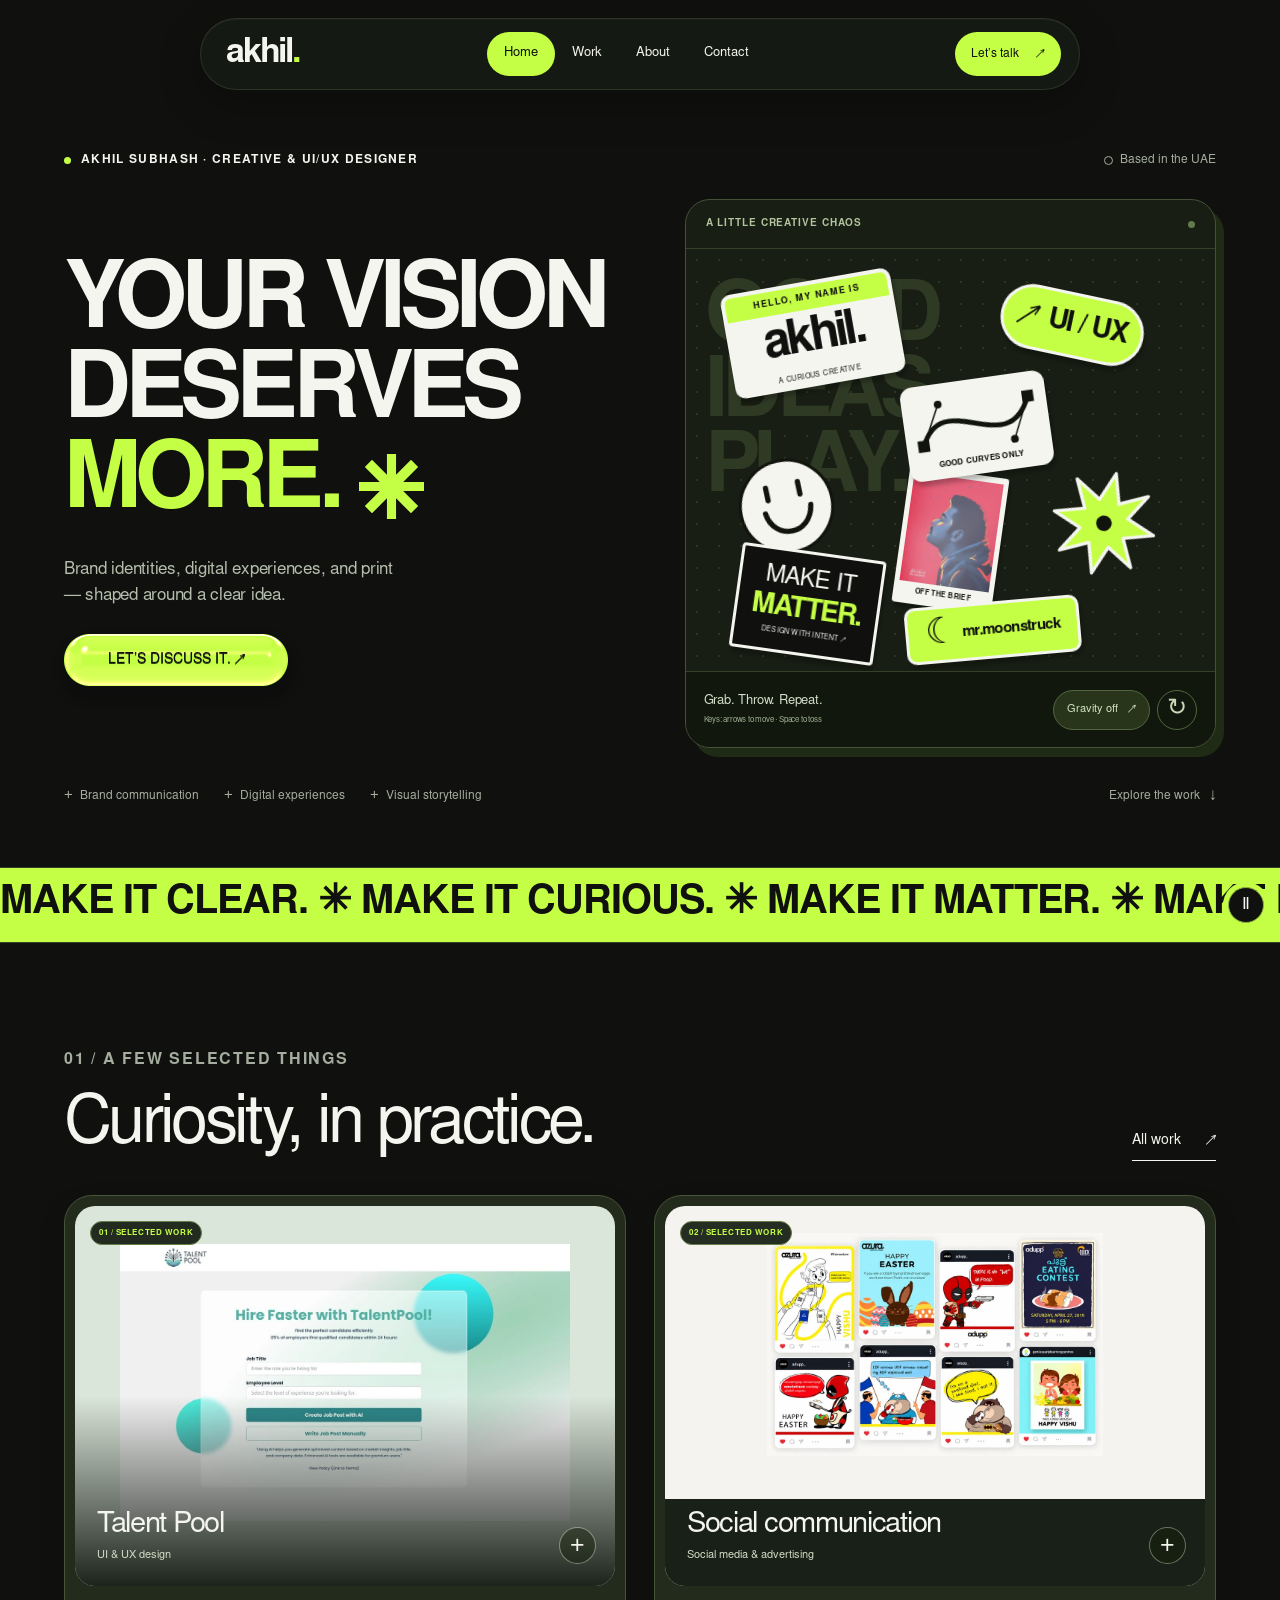
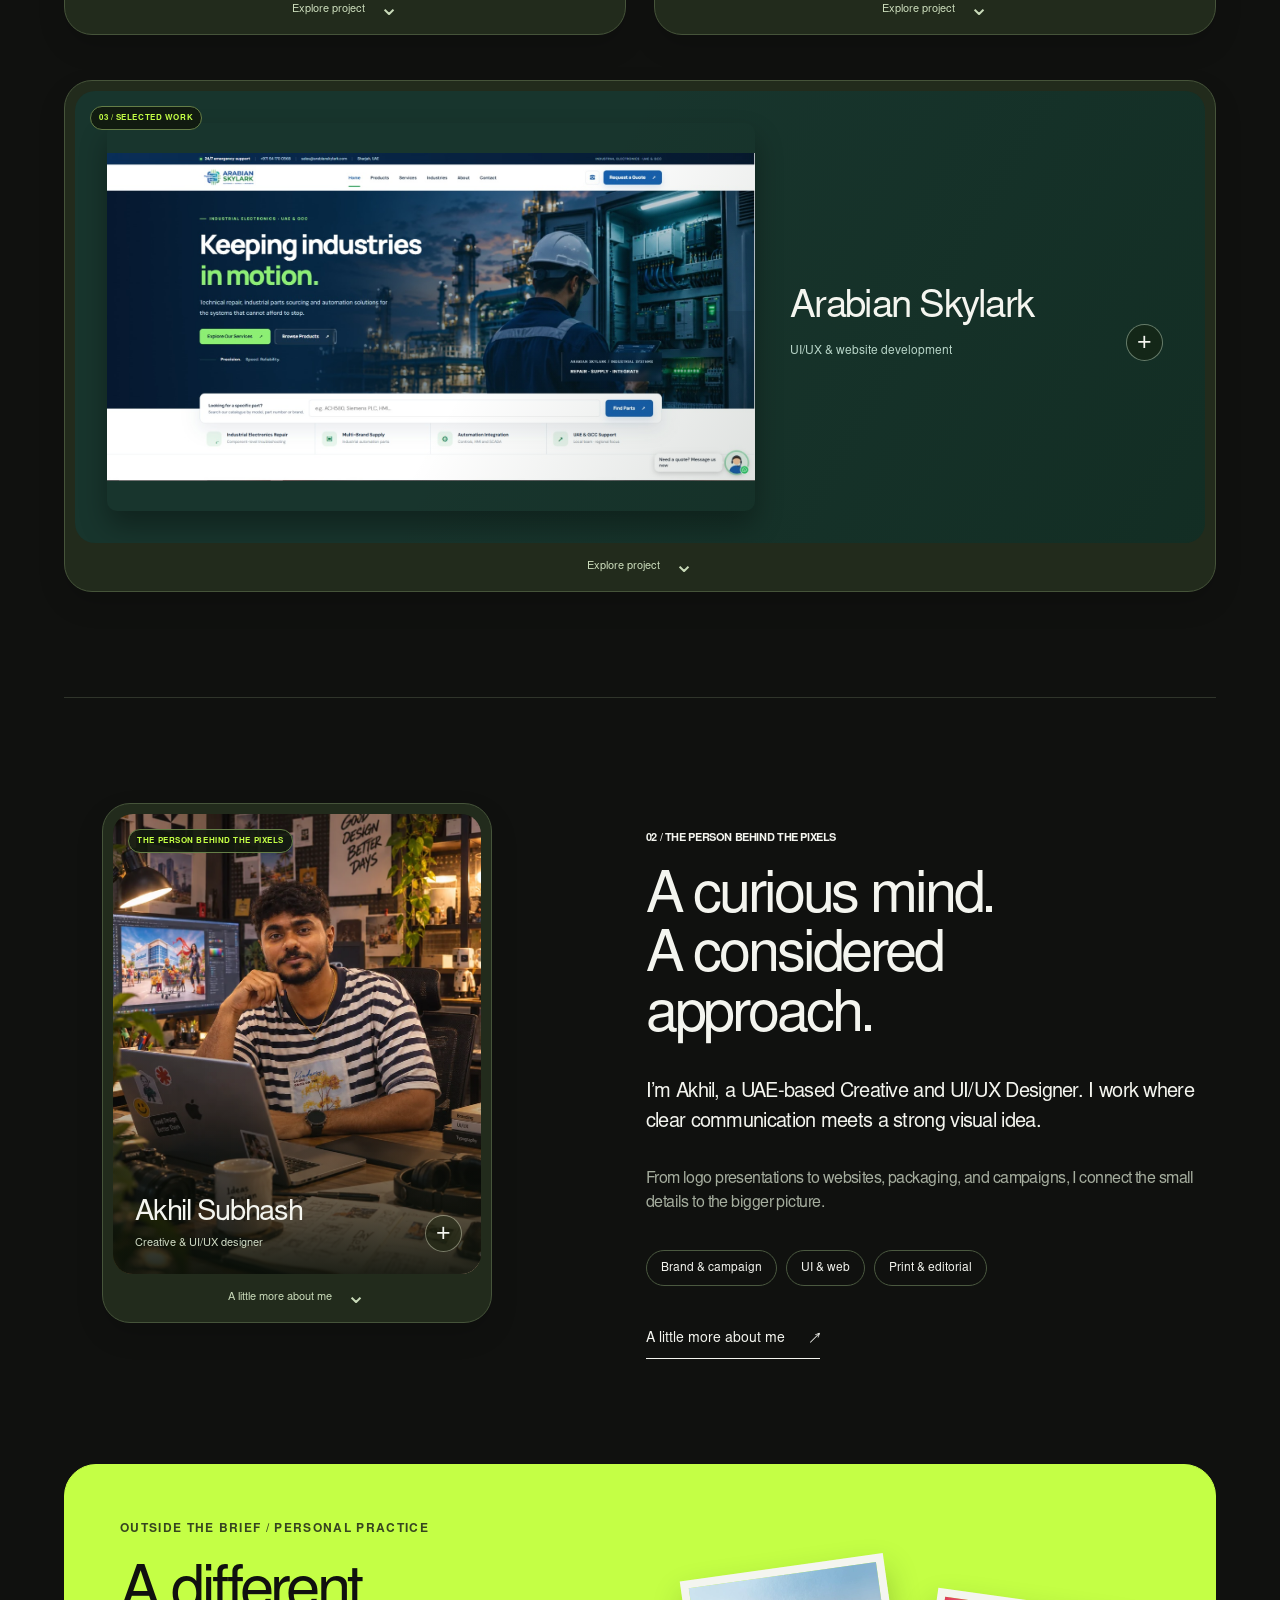
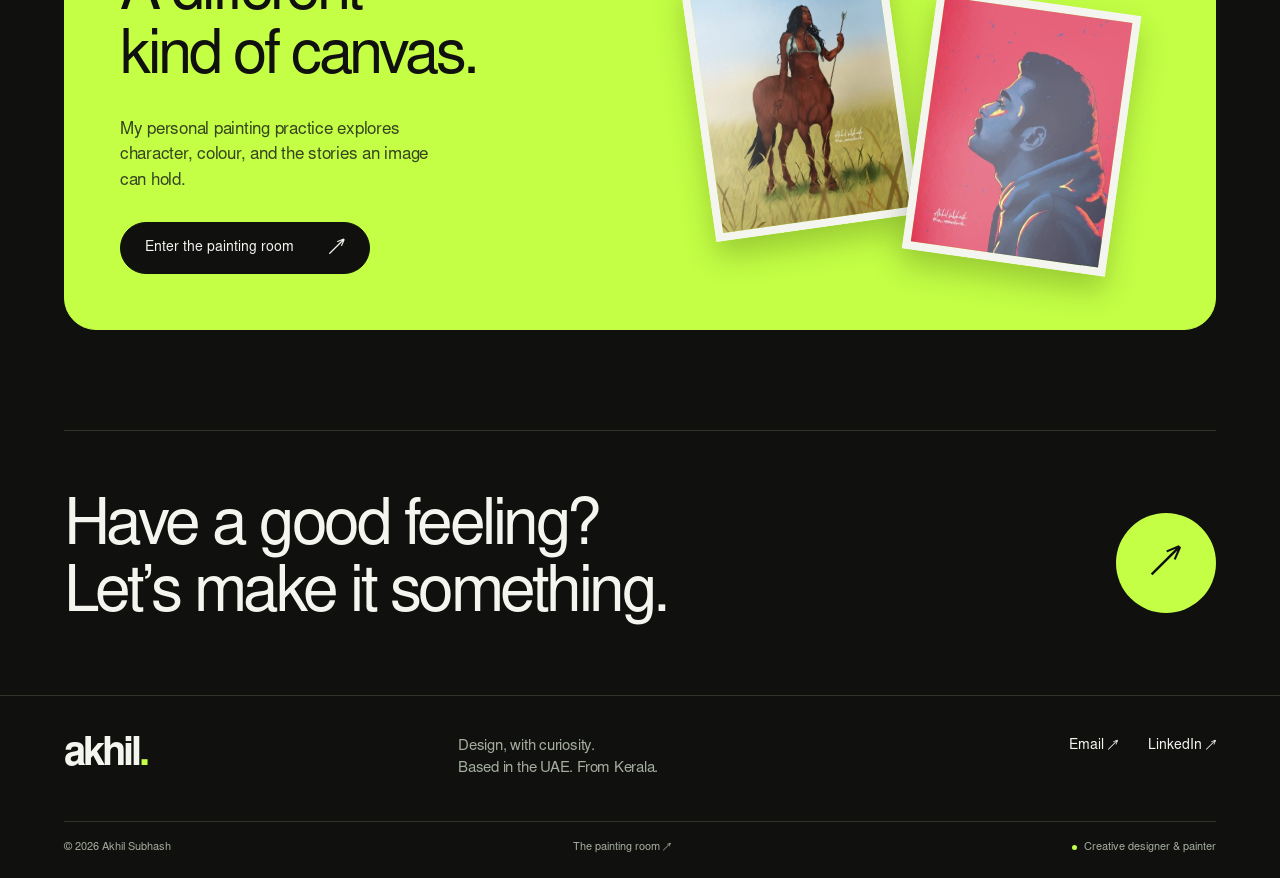
==== commit a1986e34: "Ensure fresh portfolio script is loaded after screenshot update" ====
--- a/index.html
+++ b/index.html
@@ -21,7 +21,7 @@
   <link rel="stylesheet" href="portfolio-polish.css">
   <script src="project-media.js" defer></script>
   <script src="portfolio-polish.js" defer></script>
-  <script src="app.js" defer></script>
+  <script src="app.js?v=20261110-skylark" defer></script>
   <link rel="stylesheet" href="venom/style.css">
   <script src="venom/venom-button.js" defer></script>
 </head>
--- a/venom/style.css
+++ b/venom/style.css
@@ -0,0 +1 @@
+/*! tailwindcss v4.3.3 | MIT License | https://tailwindcss.com */@layer properties{@supports (((-webkit-hyphens:none)) and (not (margin-trim:inline))) or ((-moz-orient:inline) and (not (color:rgb(from red r g b)))){*,:before,:after,::backdrop{--tw-rotate-x:initial;--tw-rotate-y:initial;--tw-rotate-z:initial;--tw-skew-x:initial;--tw-skew-y:initial;--tw-border-style:solid;--tw-shadow:0 0 #0000;--tw-shadow-color:initial;--tw-shadow-alpha:100%;--tw-inset-shadow:0 0 #0000;--tw-inset-shadow-color:initial;--tw-inset-shadow-alpha:100%;--tw-ring-color:initial;--tw-ring-shadow:0 0 #0000;--tw-inset-ring-color:initial;--tw-inset-ring-shadow:0 0 #0000;--tw-ring-inset:initial;--tw-ring-offset-width:0px;--tw-ring-offset-color:#fff;--tw-ring-offset-shadow:0 0 #0000;--tw-outline-style:solid;--tw-blur:initial;--tw-brightness:initial;--tw-contrast:initial;--tw-grayscale:initial;--tw-hue-rotate:initial;--tw-invert:initial;--tw-opacity:initial;--tw-saturate:initial;--tw-sepia:initial;--tw-drop-shadow:initial;--tw-drop-shadow-color:initial;--tw-drop-shadow-alpha:100%;--tw-drop-shadow-size:initial}}}@layer theme{:root,:host{--default-transition-duration:.15s;--default-transition-timing-function:cubic-bezier(.4, 0, .2, 1)}}@layer utilities{.collapse{visibility:collapse}.visible{visibility:visible}.absolute{position:absolute}.fixed{position:fixed}.relative{position:relative}.static{position:static}.block{display:block}.flex{display:flex}.grid{display:grid}.hidden{display:none}.inline{display:inline}.inline-block{display:inline-block}.shrink{flex-shrink:1}.grow{flex-grow:1}.transform{transform:var(--tw-rotate-x,) var(--tw-rotate-y,) var(--tw-rotate-z,) var(--tw-skew-x,) var(--tw-skew-y,)}.transform\!{transform:var(--tw-rotate-x,) var(--tw-rotate-y,) var(--tw-rotate-z,) var(--tw-skew-x,) var(--tw-skew-y,)!important}.resize{resize:both}.border{border-style:var(--tw-border-style);border-width:1px}.shadow{--tw-shadow:0 1px 3px 0 var(--tw-shadow-color,#0000001a), 0 1px 2px -1px var(--tw-shadow-color,#0000001a);box-shadow:var(--tw-inset-shadow),var(--tw-inset-ring-shadow),var(--tw-ring-offset-shadow),var(--tw-ring-shadow),var(--tw-shadow)}.outline{outline-style:var(--tw-outline-style);outline-width:1px}.blur{--tw-blur:blur(8px);filter:var(--tw-blur,) var(--tw-brightness,) var(--tw-contrast,) var(--tw-grayscale,) var(--tw-hue-rotate,) var(--tw-invert,) var(--tw-saturate,) var(--tw-sepia,) var(--tw-drop-shadow,)}.filter{filter:var(--tw-blur,) var(--tw-brightness,) var(--tw-contrast,) var(--tw-grayscale,) var(--tw-hue-rotate,) var(--tw-invert,) var(--tw-saturate,) var(--tw-sepia,) var(--tw-drop-shadow,)}.filter\!{filter:var(--tw-blur,) var(--tw-brightness,) var(--tw-contrast,) var(--tw-grayscale,) var(--tw-hue-rotate,) var(--tw-invert,) var(--tw-saturate,) var(--tw-sepia,) var(--tw-drop-shadow,)!important}.transition{transition-property:color,background-color,border-color,outline-color,text-decoration-color,fill,stroke,--tw-gradient-from,--tw-gradient-via,--tw-gradient-to,opacity,box-shadow,transform,translate,scale,rotate,filter,-webkit-backdrop-filter,backdrop-filter,display,content-visibility,overlay,pointer-events;transition-timing-function:var(--tw-ease,var(--default-transition-timing-function));transition-duration:var(--tw-duration,var(--default-transition-duration))}}@property --tw-rotate-x{syntax:"*";inherits:false}@property --tw-rotate-y{syntax:"*";inherits:false}@property --tw-rotate-z{syntax:"*";inherits:false}@property --tw-skew-x{syntax:"*";inherits:false}@property --tw-skew-y{syntax:"*";inherits:false}@property --tw-border-style{syntax:"*";inherits:false;initial-value:solid}@property --tw-shadow{syntax:"*";inherits:false;initial-value:0 0 #0000}@property --tw-shadow-color{syntax:"*";inherits:false}@property --tw-shadow-alpha{syntax:"<percentage>";inherits:false;initial-value:100%}@property --tw-inset-shadow{syntax:"*";inherits:false;initial-value:0 0 #0000}@property --tw-inset-shadow-color{syntax:"*";inherits:false}@property --tw-inset-shadow-alpha{syntax:"<percentage>";inherits:false;initial-value:100%}@property --tw-ring-color{syntax:"*";inherits:false}@property --tw-ring-shadow{syntax:"*";inherits:false;initial-value:0 0 #0000}@property --tw-inset-ring-color{syntax:"*";inherits:false}@property --tw-inset-ring-shadow{syntax:"*";inherits:false;initial-value:0 0 #0000}@property --tw-ring-inset{syntax:"*";inherits:false}@property --tw-ring-offset-width{syntax:"<length>";inherits:false;initial-value:0}@property --tw-ring-offset-color{syntax:"*";inherits:false;initial-value:#fff}@property --tw-ring-offset-shadow{syntax:"*";inherits:false;initial-value:0 0 #0000}@property --tw-outline-style{syntax:"*";inherits:false;initial-value:solid}@property --tw-blur{syntax:"*";inherits:false}@property --tw-brightness{syntax:"*";inherits:false}@property --tw-contrast{syntax:"*";inherits:false}@property --tw-grayscale{syntax:"*";inherits:false}@property --tw-hue-rotate{syntax:"*";inherits:false}@property --tw-invert{syntax:"*";inherits:false}@property --tw-opacity{syntax:"*";inherits:false}@property --tw-saturate{syntax:"*";inherits:false}@property --tw-sepia{syntax:"*";inherits:false}@property --tw-drop-shadow{syntax:"*";inherits:false}@property --tw-drop-shadow-color{syntax:"*";inherits:false}@property --tw-drop-shadow-alpha{syntax:"<percentage>";inherits:false;initial-value:100%}@property --tw-drop-shadow-size{syntax:"*";inherits:false}
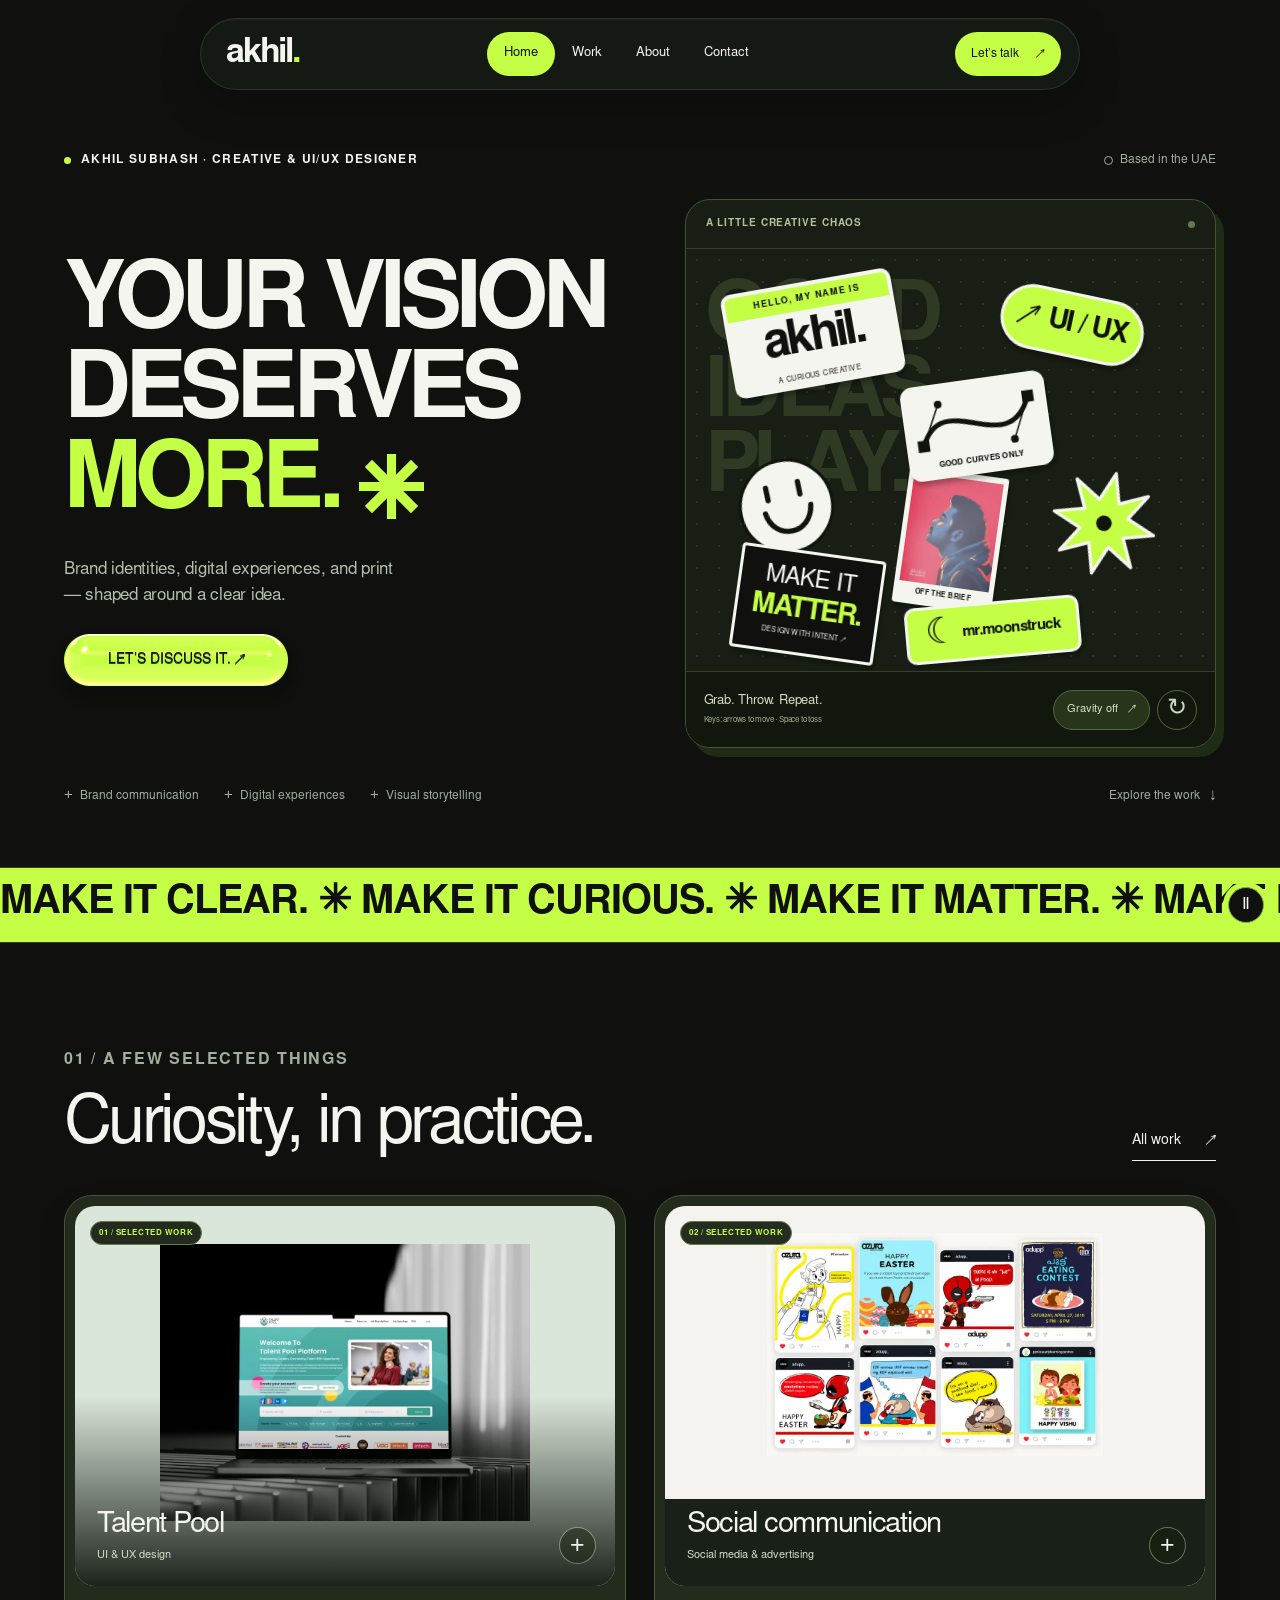
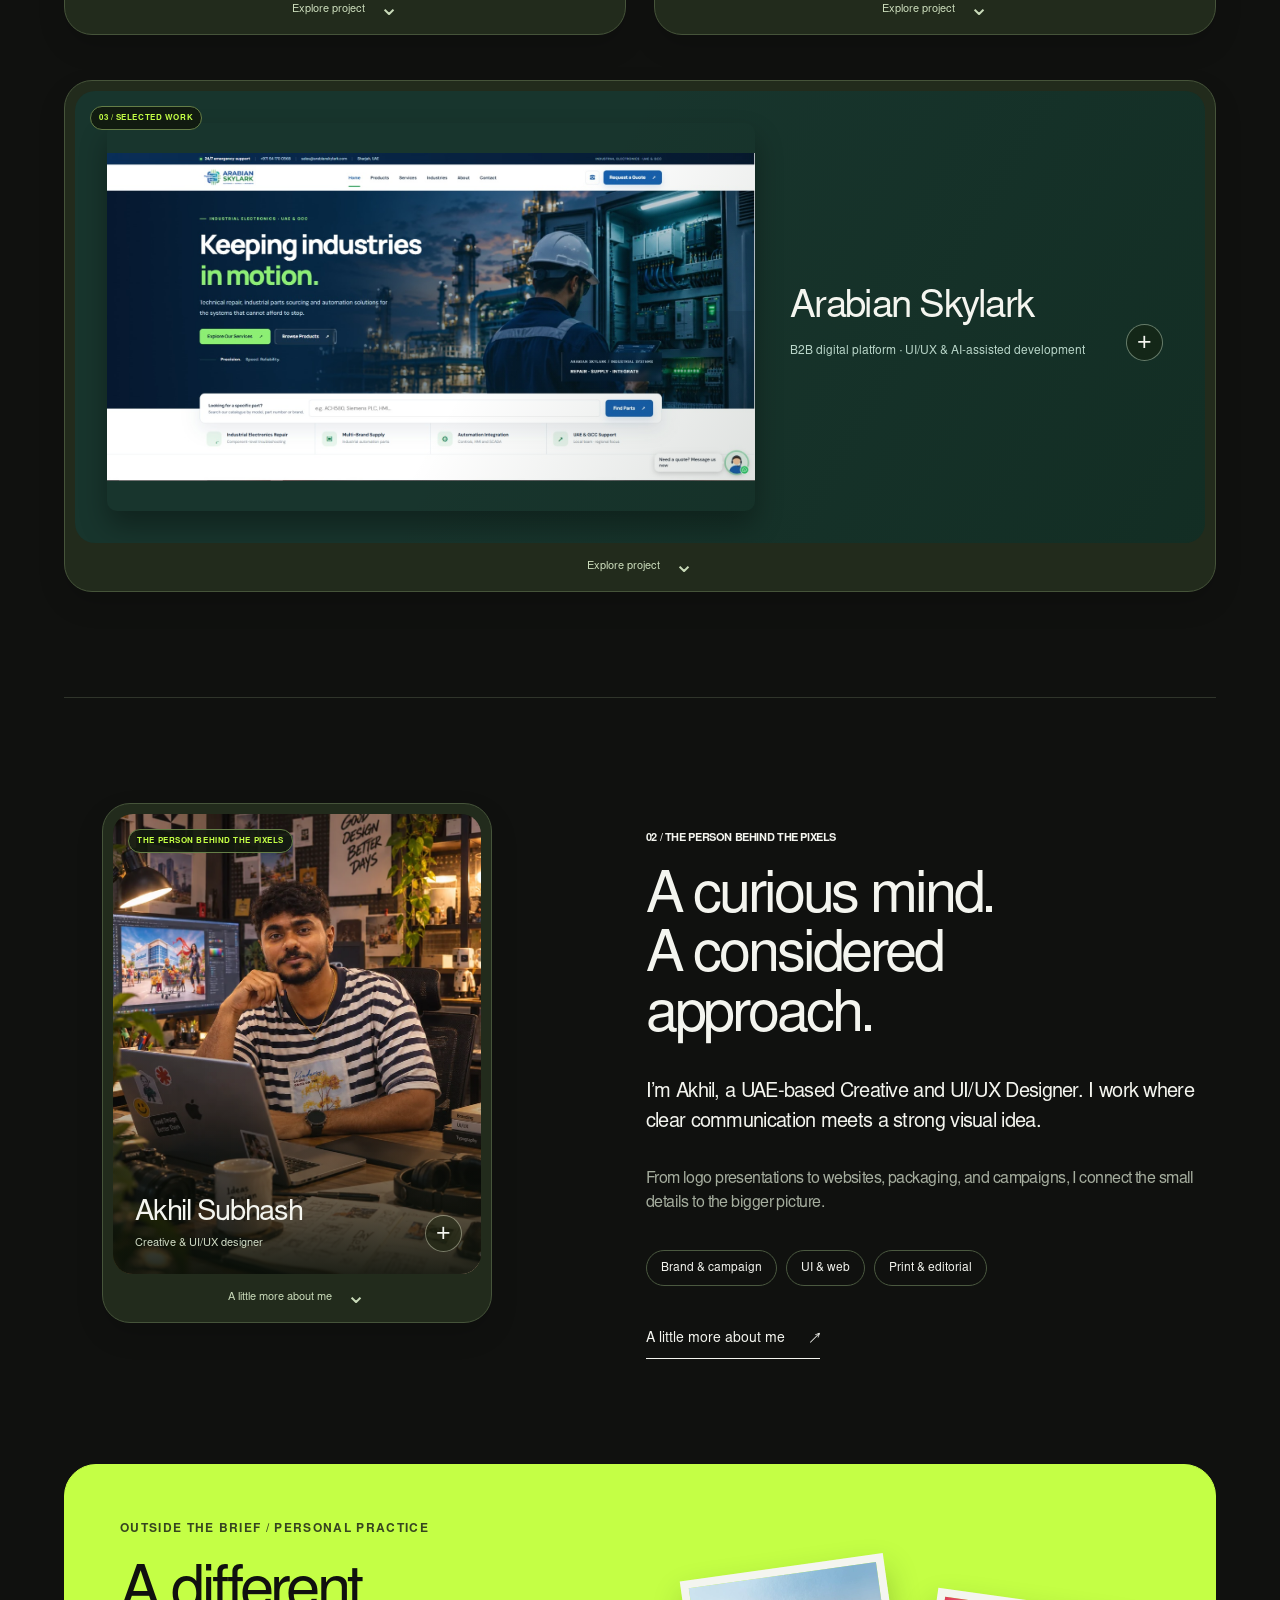
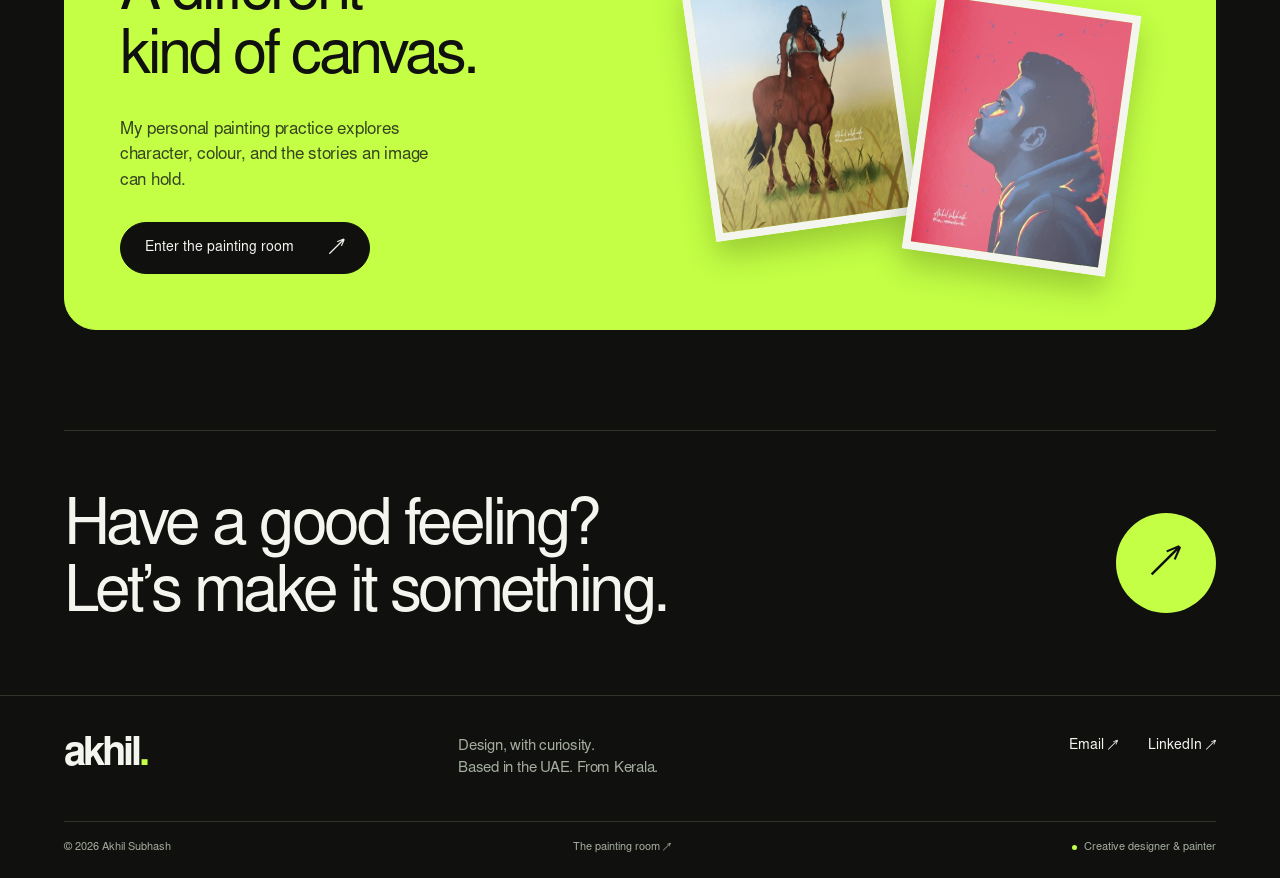
==== commit 883aba53: "Refresh portfolio JavaScript cache after page rendering fix" ====
--- a/index.html
+++ b/index.html
@@ -21,7 +21,7 @@
   <link rel="stylesheet" href="portfolio-polish.css">
   <script src="project-media.js" defer></script>
   <script src="portfolio-polish.js" defer></script>
-  <script src="app.js?v=20261110-skylark" defer></script>
+  <script src="app.js?v=20261112-portfolio-fix" defer></script>
   <link rel="stylesheet" href="venom/style.css">
   <script src="venom/venom-button.js" defer></script>
 </head>
